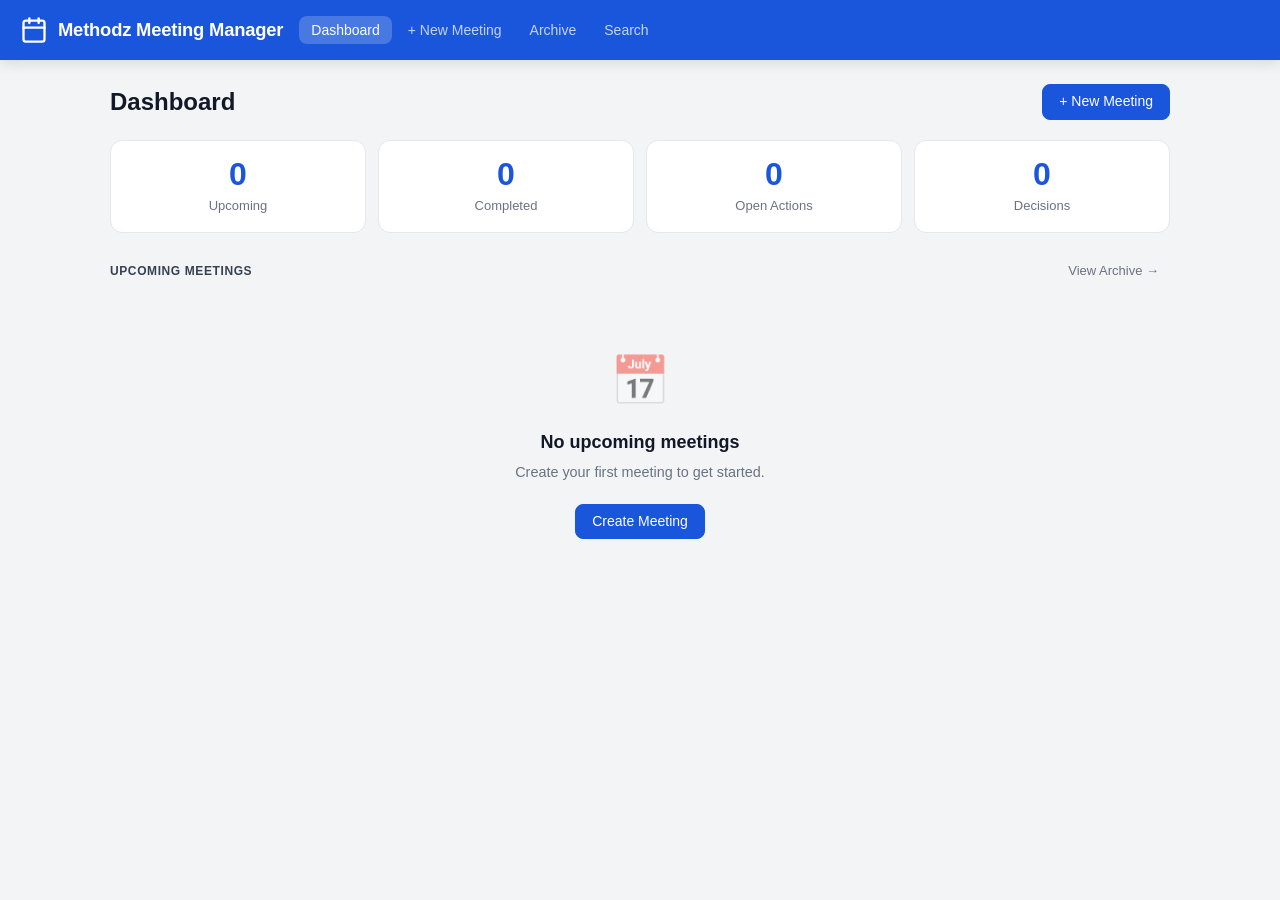
==== index.html @ 55afd741 "feat: implement Methodz Meeting Manager — offline-first SPA Add complete meeting management applicat" ====
<!DOCTYPE html>
<html lang="en">
<head>
  <meta charset="UTF-8">
  <meta name="viewport" content="width=device-width, initial-scale=1.0">
  <meta name="description" content="Professional meeting management for Method HVAC Inc. and partner organizations.">
  <meta name="theme-color" content="#1a56db">

  <title>Methodz Meeting Manager</title>

  <!-- PWA manifest -->
  <link rel="manifest" href="manifest.json">

  <!-- Styles -->
  <link rel="stylesheet" href="css/styles.css">
</head>
<body>

  <!-- ── App Header ──────────────────────────────────────────────────── -->
  <header class="app-header" role="banner">
    <div class="app-brand" aria-label="Methodz Meeting Manager">
      <!-- Calendar icon -->
      <svg width="28" height="28" viewBox="0 0 24 24" fill="none"
           stroke="currentColor" stroke-width="2" stroke-linecap="round"
           stroke-linejoin="round" aria-hidden="true">
        <rect x="3" y="4" width="18" height="18" rx="2" ry="2"/>
        <line x1="16" y1="2" x2="16" y2="6"/>
        <line x1="8" y1="2" x2="8" y2="6"/>
        <line x1="3" y1="10" x2="21" y2="10"/>
      </svg>
      <span>Methodz Meeting Manager</span>
    </div>

    <nav class="app-nav" role="navigation" aria-label="Main navigation">
      <button class="nav-btn active" data-view="dashboard"   aria-current="page">Dashboard</button>
      <button class="nav-btn"        data-view="new-meeting"                     >+ New Meeting</button>
      <button class="nav-btn"        data-view="archive"                         >Archive</button>
      <button class="nav-btn"        data-view="search"                          >Search</button>
    </nav>
  </header>

  <!-- ── Main Content ────────────────────────────────────────────────── -->
  <main class="app-main" id="app-main" role="main" aria-live="polite">
    <!-- Views are rendered dynamically by app.js -->
    <noscript>
      <div class="card" style="text-align:center;padding:48px;">
        <p>JavaScript is required to use Methodz Meeting Manager.</p>
      </div>
    </noscript>
  </main>

  <!-- ── Modal Overlay ───────────────────────────────────────────────── -->
  <div id="modal-overlay" class="modal-overlay" role="dialog" aria-modal="true"
       aria-labelledby="modal-title">
    <div class="modal">
      <div class="modal__header">
        <h2 class="modal__title" id="modal-title"></h2>
        <button class="btn btn--ghost btn--icon" id="modal-close" aria-label="Close dialog">✕</button>
      </div>
      <div class="modal__body" id="modal-body"></div>
      <div class="modal__footer" id="modal-footer"></div>
    </div>
  </div>

  <!-- ── JavaScript (ES modules) ─────────────────────────────────────── -->
  <script type="module" src="js/app.js"></script>

</body>
</html>
---- css/styles.css ----
/* css/styles.css — Methodz Meeting Manager */

/* ── Custom Properties ─────────────────────────────────────────────── */
:root {
  --color-primary:       #1a56db;
  --color-primary-dark:  #1e429f;
  --color-primary-light: #e8f0fe;
  --color-secondary:     #374151;
  --color-bg:            #f3f4f6;
  --color-surface:       #ffffff;
  --color-border:        #e5e7eb;
  --color-border-dark:   #d1d5db;
  --color-text:          #111827;
  --color-text-muted:    #6b7280;
  --color-success:       #059669;
  --color-success-bg:    #ecfdf5;
  --color-warning:       #d97706;
  --color-warning-bg:    #fffbeb;
  --color-danger:        #dc2626;
  --color-danger-bg:     #fef2f2;
  --color-info:          #2563eb;
  --color-info-bg:       #eff6ff;

  --radius-sm:   4px;
  --radius-md:   8px;
  --radius-lg:   12px;
  --radius-full: 9999px;

  --shadow-sm:  0 1px 3px rgba(0,0,0,.08);
  --shadow-md:  0 4px 12px rgba(0,0,0,.10);
  --shadow-lg:  0 8px 24px rgba(0,0,0,.12);

  --font-sans: -apple-system, BlinkMacSystemFont, 'Segoe UI', Roboto, Helvetica, Arial, sans-serif;
  --transition: 150ms ease;
  --header-h: 60px;
}

/* ── Reset ─────────────────────────────────────────────────────────── */
*, *::before, *::after { box-sizing: border-box; margin: 0; padding: 0; }
html { font-size: 16px; scroll-behavior: smooth; }
body {
  font-family: var(--font-sans);
  background: var(--color-bg);
  color: var(--color-text);
  line-height: 1.5;
  min-height: 100vh;
  -webkit-font-smoothing: antialiased;
}
a { color: var(--color-primary); text-decoration: none; }
a:hover { text-decoration: underline; }
button { cursor: pointer; font-family: inherit; }
img { max-width: 100%; }
input, textarea, select { font-family: inherit; }

/* ── App Layout ─────────────────────────────────────────────────────── */
.app-header {
  position: sticky;
  top: 0;
  z-index: 100;
  height: var(--header-h);
  background: var(--color-primary);
  color: #fff;
  display: flex;
  align-items: center;
  gap: 16px;
  padding: 0 20px;
  box-shadow: var(--shadow-md);
}

.app-brand {
  display: flex;
  align-items: center;
  gap: 10px;
  font-size: 1.15rem;
  font-weight: 700;
  white-space: nowrap;
  color: #fff;
  letter-spacing: -.2px;
}
.app-brand svg { flex-shrink: 0; }

.app-nav {
  display: flex;
  gap: 4px;
  align-items: center;
  flex: 1;
  overflow-x: auto;
  scrollbar-width: none;
}
.app-nav::-webkit-scrollbar { display: none; }

.nav-btn {
  background: transparent;
  border: none;
  color: rgba(255,255,255,.75);
  padding: 6px 12px;
  border-radius: var(--radius-md);
  font-size: .875rem;
  font-weight: 500;
  white-space: nowrap;
  transition: background var(--transition), color var(--transition);
}
.nav-btn:hover { background: rgba(255,255,255,.15); color: #fff; }
.nav-btn.active { background: rgba(255,255,255,.2); color: #fff; }

.app-main {
  max-width: 1100px;
  margin: 0 auto;
  padding: 24px 20px 60px;
}

/* ── View Visibility ────────────────────────────────────────────────── */
.view { display: none; }
.view.active { display: block; }

/* ── Section Headings ───────────────────────────────────────────────── */
.page-title {
  font-size: 1.5rem;
  font-weight: 700;
  color: var(--color-text);
  margin-bottom: 20px;
}
.section-title {
  font-size: 1rem;
  font-weight: 600;
  color: var(--color-secondary);
  margin-bottom: 12px;
  text-transform: uppercase;
  letter-spacing: .05em;
  font-size: .75rem;
}

/* ── Cards ─────────────────────────────────────────────────────────── */
.card {
  background: var(--color-surface);
  border: 1px solid var(--color-border);
  border-radius: var(--radius-lg);
  padding: 20px;
  box-shadow: var(--shadow-sm);
}
.card + .card { margin-top: 16px; }

.meeting-card {
  display: block;
  background: var(--color-surface);
  border: 1px solid var(--color-border);
  border-radius: var(--radius-lg);
  padding: 16px 20px;
  box-shadow: var(--shadow-sm);
  cursor: pointer;
  transition: box-shadow var(--transition), border-color var(--transition), transform var(--transition);
  text-decoration: none;
  color: inherit;
}
.meeting-card:hover {
  box-shadow: var(--shadow-md);
  border-color: var(--color-primary);
  transform: translateY(-1px);
  text-decoration: none;
}
.meeting-card__header {
  display: flex;
  align-items: flex-start;
  justify-content: space-between;
  gap: 12px;
  margin-bottom: 6px;
}
.meeting-card__title {
  font-size: 1rem;
  font-weight: 600;
  color: var(--color-text);
  line-height: 1.3;
}
.meeting-card__meta {
  font-size: .8125rem;
  color: var(--color-text-muted);
  display: flex;
  flex-wrap: wrap;
  gap: 10px;
  margin-top: 4px;
}
.meeting-card__meta span { display: flex; align-items: center; gap: 4px; }
.meeting-card__stats {
  display: flex;
  gap: 16px;
  margin-top: 10px;
  padding-top: 10px;
  border-top: 1px solid var(--color-border);
  font-size: .8rem;
  color: var(--color-text-muted);
}

/* ── Grid layouts ───────────────────────────────────────────────────── */
.grid-2 { display: grid; grid-template-columns: repeat(2, 1fr); gap: 16px; }
.grid-3 { display: grid; grid-template-columns: repeat(3, 1fr); gap: 16px; }
.meeting-list { display: flex; flex-direction: column; gap: 12px; }

/* ── Stat Cards ─────────────────────────────────────────────────────── */
.stat-card {
  background: var(--color-surface);
  border: 1px solid var(--color-border);
  border-radius: var(--radius-lg);
  padding: 16px 20px;
  text-align: center;
}
.stat-card__value {
  font-size: 2rem;
  font-weight: 700;
  color: var(--color-primary);
  line-height: 1.1;
}
.stat-card__label {
  font-size: .8125rem;
  color: var(--color-text-muted);
  margin-top: 4px;
}

/* ── Badges ─────────────────────────────────────────────────────────── */
.badge {
  display: inline-flex;
  align-items: center;
  padding: 2px 8px;
  border-radius: var(--radius-full);
  font-size: .75rem;
  font-weight: 600;
  white-space: nowrap;
}
.badge--planned    { background: var(--color-info-bg);    color: var(--color-info); }
.badge--progress   { background: var(--color-warning-bg); color: var(--color-warning); }
.badge--completed  { background: var(--color-success-bg); color: var(--color-success); }
.badge--cancelled  { background: #f9fafb; color: #9ca3af; }
.badge--danger     { background: var(--color-danger-bg);  color: var(--color-danger); }
.badge--warning    { background: var(--color-warning-bg); color: var(--color-warning); }
.badge--info       { background: var(--color-info-bg);    color: var(--color-info); }
.badge--success    { background: var(--color-success-bg); color: var(--color-success); }

/* ── Buttons ────────────────────────────────────────────────────────── */
.btn {
  display: inline-flex;
  align-items: center;
  gap: 6px;
  padding: 8px 16px;
  border-radius: var(--radius-md);
  border: 1px solid transparent;
  font-size: .875rem;
  font-weight: 500;
  line-height: 1.25;
  transition: background var(--transition), color var(--transition), border-color var(--transition), box-shadow var(--transition);
  white-space: nowrap;
}
.btn:focus-visible { outline: 2px solid var(--color-primary); outline-offset: 2px; }
.btn--primary {
  background: var(--color-primary);
  color: #fff;
  border-color: var(--color-primary);
}
.btn--primary:hover { background: var(--color-primary-dark); border-color: var(--color-primary-dark); }
.btn--secondary {
  background: var(--color-surface);
  color: var(--color-secondary);
  border-color: var(--color-border-dark);
}
.btn--secondary:hover { background: var(--color-bg); }
.btn--danger { background: var(--color-danger); color: #fff; border-color: var(--color-danger); }
.btn--danger:hover { background: #b91c1c; }
.btn--ghost {
  background: transparent;
  color: var(--color-text-muted);
  border-color: transparent;
  padding: 6px 8px;
}
.btn--ghost:hover { background: var(--color-bg); color: var(--color-text); }
.btn--sm { padding: 5px 10px; font-size: .8125rem; }
.btn--icon { padding: 6px; border-radius: var(--radius-md); }

/* ── Forms ──────────────────────────────────────────────────────────── */
.form-grid {
  display: grid;
  grid-template-columns: repeat(2, 1fr);
  gap: 16px;
}
.form-field { display: flex; flex-direction: column; gap: 5px; }
.form-field--full { grid-column: 1 / -1; }
.form-label {
  font-size: .8125rem;
  font-weight: 500;
  color: var(--color-secondary);
}
.form-label span { color: var(--color-danger); margin-left: 2px; }
.form-input,
.form-select,
.form-textarea {
  width: 100%;
  padding: 8px 12px;
  border: 1px solid var(--color-border-dark);
  border-radius: var(--radius-md);
  font-size: .875rem;
  color: var(--color-text);
  background: var(--color-surface);
  transition: border-color var(--transition), box-shadow var(--transition);
}
.form-input:focus,
.form-select:focus,
.form-textarea:focus {
  outline: none;
  border-color: var(--color-primary);
  box-shadow: 0 0 0 3px rgba(26,86,219,.12);
}
.form-textarea { resize: vertical; min-height: 120px; }
.form-actions {
  display: flex;
  gap: 10px;
  justify-content: flex-end;
  margin-top: 24px;
  padding-top: 20px;
  border-top: 1px solid var(--color-border);
}

/* ── Inline item rows (agenda, attendees, etc.) ─────────────────────── */
.item-row {
  display: flex;
  align-items: center;
  gap: 8px;
  padding: 8px 0;
  border-bottom: 1px solid var(--color-border);
}
.item-row:last-child { border-bottom: none; }
.item-row__main { flex: 1; min-width: 0; }
.item-row__label { font-size: .9375rem; }
.item-row__sub { font-size: .8rem; color: var(--color-text-muted); margin-top: 1px; }

/* ── Tabs ────────────────────────────────────────────────────────────── */
.tab-bar {
  display: flex;
  gap: 0;
  border-bottom: 2px solid var(--color-border);
  margin-bottom: 24px;
  overflow-x: auto;
  scrollbar-width: none;
}
.tab-bar::-webkit-scrollbar { display: none; }
.tab-btn {
  background: transparent;
  border: none;
  padding: 10px 16px;
  font-size: .875rem;
  font-weight: 500;
  color: var(--color-text-muted);
  white-space: nowrap;
  border-bottom: 2px solid transparent;
  margin-bottom: -2px;
  transition: color var(--transition), border-color var(--transition);
}
.tab-btn:hover { color: var(--color-text); }
.tab-btn.active { color: var(--color-primary); border-bottom-color: var(--color-primary); }

/* ── Meeting Detail header ───────────────────────────────────────────── */
.detail-header {
  background: var(--color-surface);
  border: 1px solid var(--color-border);
  border-radius: var(--radius-lg);
  padding: 24px;
  margin-bottom: 20px;
  box-shadow: var(--shadow-sm);
}
.detail-header__top {
  display: flex;
  align-items: flex-start;
  justify-content: space-between;
  gap: 16px;
  flex-wrap: wrap;
}
.detail-header__title {
  font-size: 1.5rem;
  font-weight: 700;
  line-height: 1.25;
}
.detail-header__meta {
  display: flex;
  flex-wrap: wrap;
  gap: 14px;
  margin-top: 10px;
  font-size: .875rem;
  color: var(--color-text-muted);
}
.detail-header__meta span { display: flex; align-items: center; gap: 5px; }
.detail-header__actions { display: flex; gap: 8px; flex-wrap: wrap; }

/* ── Signature Pad ───────────────────────────────────────────────────── */
.sig-pad-wrap {
  border: 1px solid var(--color-border-dark);
  border-radius: var(--radius-md);
  overflow: hidden;
  background: #fafafa;
}
.sig-canvas {
  display: block;
  width: 100%;
  height: 120px;
  touch-action: none;
  cursor: crosshair;
}
.sig-controls { display: flex; gap: 8px; padding: 8px; border-top: 1px solid var(--color-border); }
.sig-preview { max-width: 100%; height: 60px; object-fit: contain; border: 1px solid var(--color-border); border-radius: var(--radius-sm); }

/* ── Empty states ────────────────────────────────────────────────────── */
.empty-state {
  text-align: center;
  padding: 48px 24px;
  color: var(--color-text-muted);
}
.empty-state__icon { font-size: 3rem; margin-bottom: 12px; opacity: .5; }
.empty-state__title { font-size: 1.125rem; font-weight: 600; margin-bottom: 6px; color: var(--color-text); }
.empty-state__text { font-size: .9rem; max-width: 380px; margin: 0 auto 20px; }

/* ── Modal ───────────────────────────────────────────────────────────── */
.modal-overlay {
  display: none;
  position: fixed;
  inset: 0;
  background: rgba(0,0,0,.45);
  z-index: 500;
  align-items: center;
  justify-content: center;
  padding: 20px;
}
.modal-overlay.open { display: flex; }
.modal {
  background: var(--color-surface);
  border-radius: var(--radius-lg);
  box-shadow: var(--shadow-lg);
  width: 100%;
  max-width: 540px;
  max-height: 90vh;
  overflow-y: auto;
  animation: modal-in .15s ease;
}
@keyframes modal-in {
  from { opacity: 0; transform: translateY(-8px) scale(.98); }
  to   { opacity: 1; transform: none; }
}
.modal__header {
  display: flex;
  align-items: center;
  justify-content: space-between;
  padding: 18px 20px 14px;
  border-bottom: 1px solid var(--color-border);
}
.modal__title { font-size: 1.0625rem; font-weight: 600; }
.modal__body { padding: 20px; }
.modal__footer {
  display: flex;
  gap: 8px;
  justify-content: flex-end;
  padding: 14px 20px;
  border-top: 1px solid var(--color-border);
}

/* ── Toast ───────────────────────────────────────────────────────────── */
.toast-container {
  position: fixed;
  bottom: 20px;
  right: 20px;
  z-index: 999;
  display: flex;
  flex-direction: column;
  gap: 8px;
  pointer-events: none;
}
.toast {
  background: var(--color-secondary);
  color: #fff;
  padding: 10px 16px;
  border-radius: var(--radius-md);
  font-size: .875rem;
  box-shadow: var(--shadow-md);
  animation: toast-in .2s ease;
  pointer-events: auto;
}
.toast--success { background: var(--color-success); }
.toast--danger  { background: var(--color-danger); }
@keyframes toast-in {
  from { opacity: 0; transform: translateY(8px); }
  to   { opacity: 1; transform: none; }
}

/* ── Search bar ─────────────────────────────────────────────────────── */
.search-bar {
  display: flex;
  gap: 8px;
  margin-bottom: 24px;
}
.search-bar .form-input { flex: 1; }

/* ── Attendee row extras ─────────────────────────────────────────────── */
.attendee-row { align-items: flex-start; padding: 12px 0; }
.attendance-check {
  width: 18px;
  height: 18px;
  cursor: pointer;
  accent-color: var(--color-primary);
  flex-shrink: 0;
  margin-top: 2px;
}

/* ── Divider ─────────────────────────────────────────────────────────── */
.divider { height: 1px; background: var(--color-border); margin: 20px 0; }

/* ── Pill row for agenda items ───────────────────────────────────────── */
.agenda-add-row { display: flex; gap: 8px; margin-top: 8px; }
.agenda-add-row .form-input { flex: 1; }

/* ── Dashboard stats row ─────────────────────────────────────────────── */
.stats-row {
  display: grid;
  grid-template-columns: repeat(4, 1fr);
  gap: 12px;
  margin-bottom: 24px;
}

/* ── Section header row ──────────────────────────────────────────────── */
.section-head {
  display: flex;
  align-items: center;
  justify-content: space-between;
  margin-bottom: 12px;
}
.section-head .section-title { margin-bottom: 0; }

/* ── Archive pagination ──────────────────────────────────────────────── */
.pagination { display: flex; gap: 8px; justify-content: center; margin-top: 20px; }

/* ── Utility ─────────────────────────────────────────────────────────── */
.text-muted { color: var(--color-text-muted); }
.text-sm    { font-size: .875rem; }
.mt-8  { margin-top: 8px; }
.mt-12 { margin-top: 12px; }
.mt-16 { margin-top: 16px; }
.mt-20 { margin-top: 20px; }
.flex   { display: flex; }
.gap-8  { gap: 8px; }
.gap-12 { gap: 12px; }
.items-center { align-items: center; }
.justify-between { justify-content: space-between; }
.w-full { width: 100%; }
.font-semibold { font-weight: 600; }
.hidden { display: none !important; }

/* ── Responsive ──────────────────────────────────────────────────────── */
@media (max-width: 768px) {
  .app-main { padding: 16px 12px 48px; }
  .form-grid { grid-template-columns: 1fr; }
  .grid-2, .grid-3 { grid-template-columns: 1fr; }
  .stats-row { grid-template-columns: repeat(2, 1fr); }
  .detail-header__top { flex-direction: column; }
  .tab-btn { padding: 10px 12px; font-size: .8125rem; }
}

@media (max-width: 480px) {
  .stats-row { grid-template-columns: repeat(2, 1fr); }
  .app-brand span { display: none; }
  .btn span { display: none; }
}

/* ── Print ───────────────────────────────────────────────────────────── */
@media print {
  .app-header, .app-nav, .form-actions,
  .btn, .tab-bar, .modal-overlay, .toast-container { display: none !important; }
  .app-main { padding: 0; max-width: 100%; }
  .card, .detail-header { box-shadow: none; border: 1px solid #ccc; }
}
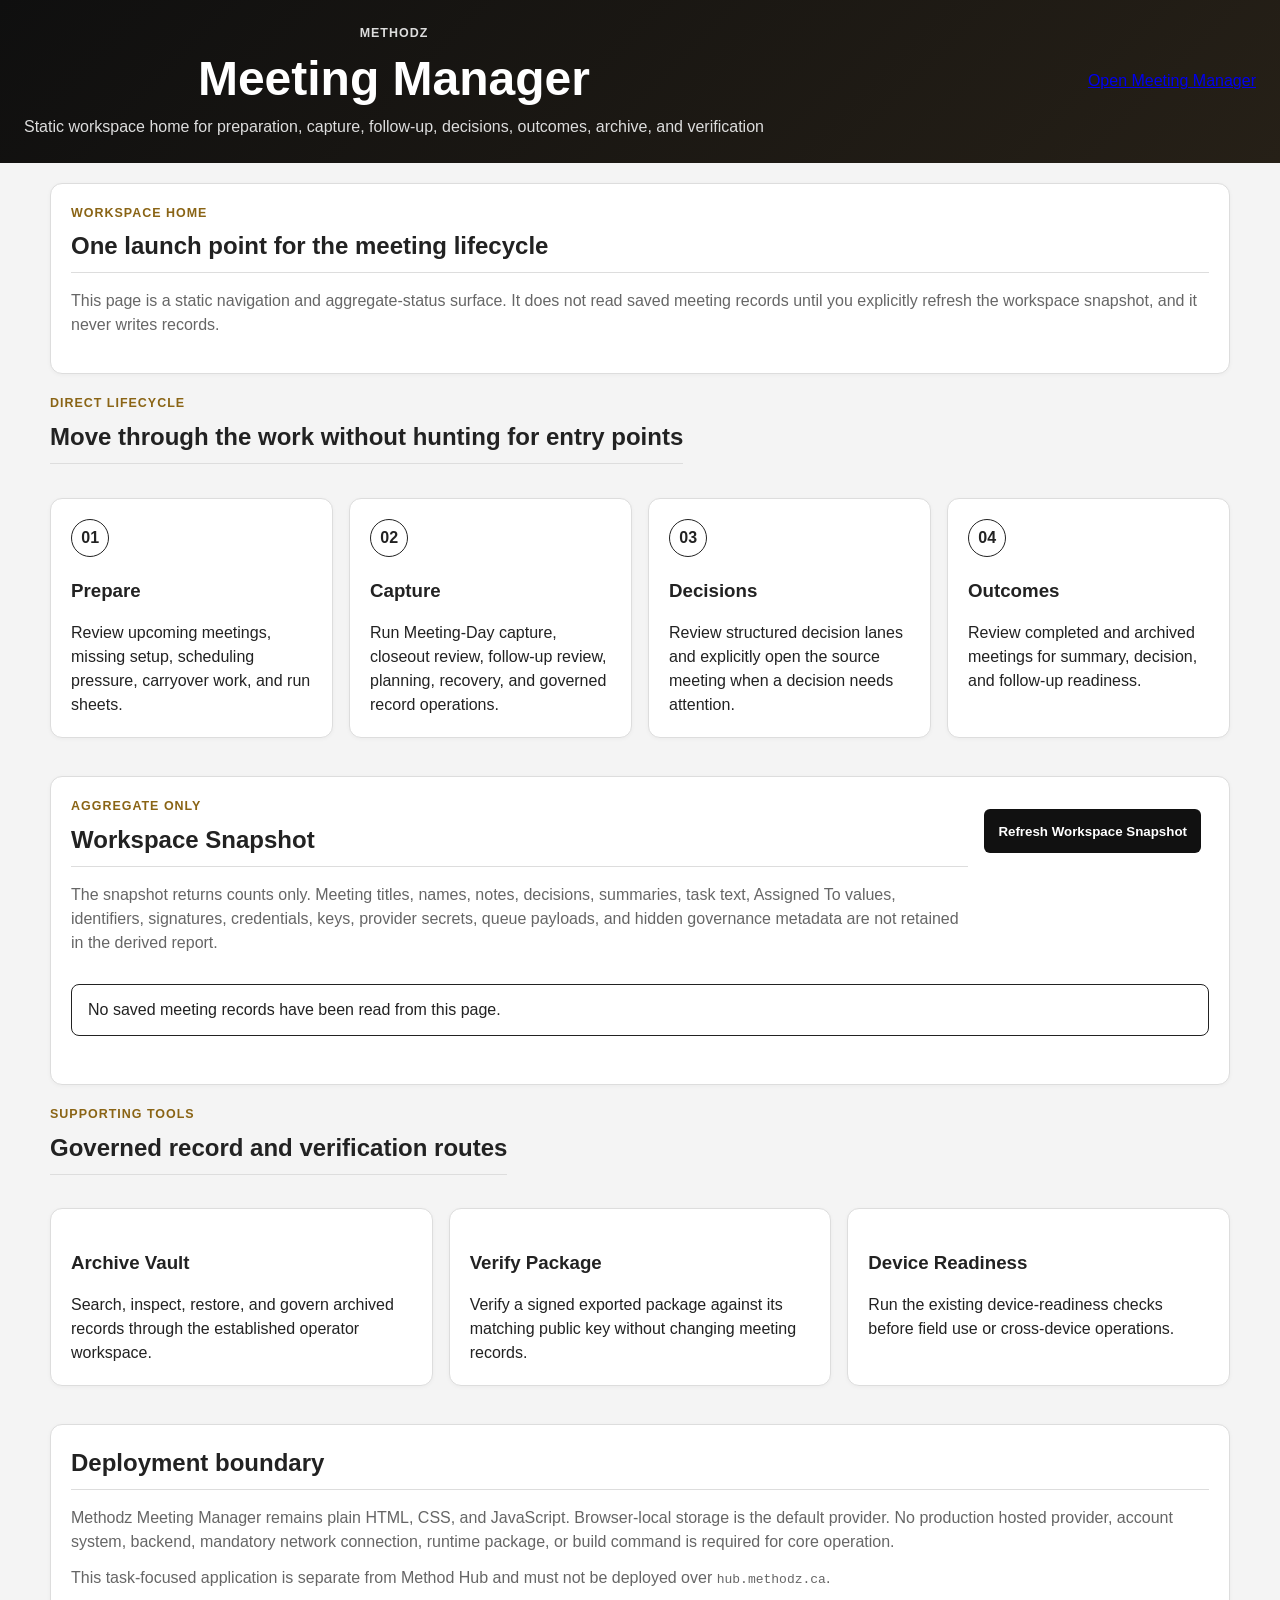
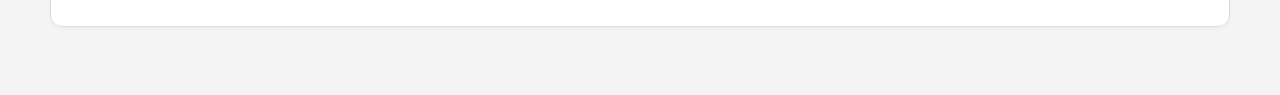
==== commit e2a10572: "Add static Workspace Home entry point" ====
--- a/index.html
+++ b/index.html
@@ -1,69 +1,128 @@
 <!DOCTYPE html>
 <html lang="en">
 <head>
-  <meta charset="UTF-8">
-  <meta name="viewport" content="width=device-width, initial-scale=1.0">
-  <meta name="description" content="Professional meeting management for Method HVAC Inc. and partner organizations.">
-  <meta name="theme-color" content="#1a56db">
-
-  <title>Methodz Meeting Manager</title>
-
-  <!-- PWA manifest -->
-  <link rel="manifest" href="manifest.json">
-
-  <!-- Styles -->
-  <link rel="stylesheet" href="css/styles.css">
+  <meta charset="UTF-8" />
+  <meta name="viewport" content="width=device-width, initial-scale=1.0" />
+  <meta name="description" content="Static Workspace Home for Methodz Meeting Manager." />
+  <meta name="theme-color" content="#111111" />
+  <meta name="application-name" content="Methodz Meeting Manager" />
+  <link rel="manifest" href="manifest.webmanifest" />
+  <link rel="icon" href="assets/icons/methodz-meeting.svg" type="image/svg+xml" />
+  <title>Workspace Home · Methodz Meeting Manager</title>
+  <link rel="stylesheet" href="style.css" />
+  <link rel="stylesheet" href="workspace-home.css" />
 </head>
 <body>
-
-  <!-- ── App Header ──────────────────────────────────────────────────── -->
-  <header class="app-header" role="banner">
-    <div class="app-brand" aria-label="Methodz Meeting Manager">
-      <!-- Calendar icon -->
-      <svg width="28" height="28" viewBox="0 0 24 24" fill="none"
-           stroke="currentColor" stroke-width="2" stroke-linecap="round"
-           stroke-linejoin="round" aria-hidden="true">
-        <rect x="3" y="4" width="18" height="18" rx="2" ry="2"/>
-        <line x1="16" y1="2" x2="16" y2="6"/>
-        <line x1="8" y1="2" x2="8" y2="6"/>
-        <line x1="3" y1="10" x2="21" y2="10"/>
-      </svg>
-      <span>Methodz Meeting Manager</span>
+  <header class="app-header workspace-home-header">
+    <div>
+      <p class="eyebrow">Methodz</p>
+      <h1>Meeting Manager</h1>
+      <p>Static workspace home for preparation, capture, follow-up, decisions, outcomes, archive, and verification</p>
     </div>
-
-    <nav class="app-nav" role="navigation" aria-label="Main navigation">
-      <button class="nav-btn active" data-view="dashboard"   aria-current="page">Dashboard</button>
-      <button class="nav-btn"        data-view="new-meeting"                     >+ New Meeting</button>
-      <button class="nav-btn"        data-view="archive"                         >Archive</button>
-      <button class="nav-btn"        data-view="search"                          >Search</button>
-    </nav>
+    <a class="button-like workspace-primary-launch" href="meeting.html">Open Meeting Manager</a>
   </header>
 
-  <!-- ── Main Content ────────────────────────────────────────────────── -->
-  <main class="app-main" id="app-main" role="main" aria-live="polite">
-    <!-- Views are rendered dynamically by app.js -->
-    <noscript>
-      <div class="card" style="text-align:center;padding:48px;">
-        <p>JavaScript is required to use Methodz Meeting Manager.</p>
+  <main class="workspace-home-shell" id="mainContent" tabindex="-1">
+    <section class="card workspace-home-intro" aria-labelledby="workspaceHomeTitle">
+      <p class="eyebrow">Workspace Home</p>
+      <h2 id="workspaceHomeTitle">One launch point for the meeting lifecycle</h2>
+      <p class="helper-text">
+        This page is a static navigation and aggregate-status surface. It does not read saved meeting
+        records until you explicitly refresh the workspace snapshot, and it never writes records.
+      </p>
+    </section>
+
+    <section class="workspace-lifecycle" aria-labelledby="workspaceLifecycleTitle">
+      <div class="workspace-section-heading">
+        <div>
+          <p class="eyebrow">Direct lifecycle</p>
+          <h2 id="workspaceLifecycleTitle">Move through the work without hunting for entry points</h2>
+        </div>
       </div>
-    </noscript>
+      <div class="workspace-route-grid">
+        <a class="card workspace-route-card" href="preparation.html">
+          <span class="workspace-route-step">01</span>
+          <h3>Prepare</h3>
+          <p>Review upcoming meetings, missing setup, scheduling pressure, carryover work, and run sheets.</p>
+        </a>
+        <a class="card workspace-route-card" href="meeting.html">
+          <span class="workspace-route-step">02</span>
+          <h3>Capture</h3>
+          <p>Run Meeting-Day capture, closeout review, follow-up review, planning, recovery, and governed record operations.</p>
+        </a>
+        <a class="card workspace-route-card" href="decisions.html">
+          <span class="workspace-route-step">03</span>
+          <h3>Decisions</h3>
+          <p>Review structured decision lanes and explicitly open the source meeting when a decision needs attention.</p>
+        </a>
+        <a class="card workspace-route-card" href="outcomes.html">
+          <span class="workspace-route-step">04</span>
+          <h3>Outcomes</h3>
+          <p>Review completed and archived meetings for summary, decision, and follow-up readiness.</p>
+        </a>
+      </div>
+    </section>
+
+    <section class="card workspace-snapshot" aria-labelledby="workspaceSnapshotTitle">
+      <div class="workspace-snapshot-heading">
+        <div>
+          <p class="eyebrow">Aggregate only</p>
+          <h2 id="workspaceSnapshotTitle">Workspace Snapshot</h2>
+          <p class="helper-text">
+            The snapshot returns counts only. Meeting titles, names, notes, decisions, summaries, task text,
+            Assigned To values, identifiers, signatures, credentials, keys, provider secrets, queue payloads,
+            and hidden governance metadata are not retained in the derived report.
+          </p>
+        </div>
+        <button type="button" id="refreshWorkspaceSnapshot">Refresh Workspace Snapshot</button>
+      </div>
+      <p id="workspaceSnapshotStatus" class="workspace-snapshot-status" role="status" aria-live="polite">
+        No saved meeting records have been read from this page.
+      </p>
+      <div id="workspaceSnapshotMetrics" class="workspace-metrics" aria-label="Workspace aggregate metrics"></div>
+      <p id="workspaceSnapshotCoverage" class="helper-text"></p>
+    </section>
+
+    <section class="workspace-support" aria-labelledby="workspaceSupportTitle">
+      <div class="workspace-section-heading">
+        <div>
+          <p class="eyebrow">Supporting tools</p>
+          <h2 id="workspaceSupportTitle">Governed record and verification routes</h2>
+        </div>
+      </div>
+      <div class="workspace-support-grid">
+        <a class="card workspace-support-card" href="meeting.html#archiveVaultV08">
+          <h3>Archive Vault</h3>
+          <p>Search, inspect, restore, and govern archived records through the established operator workspace.</p>
+        </a>
+        <a class="card workspace-support-card" href="verify.html">
+          <h3>Verify Package</h3>
+          <p>Verify a signed exported package against its matching public key without changing meeting records.</p>
+        </a>
+        <a class="card workspace-support-card" href="meeting.html#deviceReadinessV167">
+          <h3>Device Readiness</h3>
+          <p>Run the existing device-readiness checks before field use or cross-device operations.</p>
+        </a>
+      </div>
+    </section>
+
+    <section class="card workspace-boundary" aria-labelledby="workspaceBoundaryTitle">
+      <h2 id="workspaceBoundaryTitle">Deployment boundary</h2>
+      <p class="helper-text">
+        Methodz Meeting Manager remains plain HTML, CSS, and JavaScript. Browser-local storage is the default
+        provider. No production hosted provider, account system, backend, mandatory network connection, runtime
+        package, or build command is required for core operation.
+      </p>
+      <p class="helper-text">
+        This task-focused application is separate from Method Hub and must not be deployed over
+        <code>hub.methodz.ca</code>.
+      </p>
+      <noscript><p>JavaScript is required only for the optional aggregate workspace snapshot. Navigation remains available.</p></noscript>
+    </section>
   </main>
 
-  <!-- ── Modal Overlay ───────────────────────────────────────────────── -->
-  <div id="modal-overlay" class="modal-overlay" role="dialog" aria-modal="true"
-       aria-labelledby="modal-title">
-    <div class="modal">
-      <div class="modal__header">
-        <h2 class="modal__title" id="modal-title"></h2>
-        <button class="btn btn--ghost btn--icon" id="modal-close" aria-label="Close dialog">✕</button>
-      </div>
-      <div class="modal__body" id="modal-body"></div>
-      <div class="modal__footer" id="modal-footer"></div>
-    </div>
-  </div>
-
-  <!-- ── JavaScript (ES modules) ─────────────────────────────────────── -->
-  <script type="module" src="js/app.js"></script>
-
+  <script src="config.js"></script>
+  <script src="workspace-home-core.js"></script>
+  <script src="workspace-home.js"></script>
 </body>
 </html>
--- a/style.css
+++ b/style.css
@@ -0,0 +1,524 @@
+:root {
+  --bg: #f4f4f4;
+  --card: #ffffff;
+  --text: #222222;
+  --muted: #666666;
+  --border: #dddddd;
+  --header: #111111;
+  --button: #111111;
+  --button-hover: #333333;
+  --accent: #d5a642;
+  --accent-soft: #fff6dd;
+  --danger: #8b1e1e;
+  --success: #1f6f3d;
+  --warning: #8a6415;
+}
+
+* {
+  box-sizing: border-box;
+}
+
+body {
+  margin: 0;
+  font-family: Arial, sans-serif;
+  background: var(--bg);
+  color: var(--text);
+  line-height: 1.5;
+}
+
+.app-header {
+  background: linear-gradient(135deg, #0f0f0f, #262017);
+  color: white;
+  padding: 24px;
+  text-align: center;
+}
+
+.app-header h1 {
+  margin: 0;
+  font-size: clamp(1.7rem, 5vw, 3rem);
+}
+
+.app-header p {
+  margin: 8px 0 0;
+  color: #dddddd;
+}
+
+.logo-row {
+  display: flex;
+  gap: 12px;
+  justify-content: center;
+  align-items: center;
+  flex-wrap: wrap;
+  margin-bottom: 18px;
+}
+
+.company-logo,
+.logo-fallback {
+  width: 160px;
+  height: 82px;
+  object-fit: contain;
+  background: #ffffff;
+  border: 1px solid #cccccc;
+  border-radius: 10px;
+  padding: 8px;
+}
+
+.logo-fallback {
+  display: flex;
+  align-items: center;
+  justify-content: center;
+  color: #222222;
+  font-weight: 700;
+  font-size: 0.85rem;
+  text-align: center;
+}
+
+.app-shell {
+  max-width: 1050px;
+  margin: 20px auto;
+  padding: 10px;
+}
+
+.card {
+  background: var(--card);
+  padding: 20px;
+  margin-bottom: 18px;
+  border-radius: 12px;
+  border: 1px solid var(--border);
+  box-shadow: 0 1px 4px rgba(0, 0, 0, 0.04);
+}
+
+.hero-card {
+  display: flex;
+  justify-content: space-between;
+  gap: 18px;
+  align-items: center;
+  border-left: 5px solid var(--accent);
+}
+
+.hero-meta {
+  display: flex;
+  flex-direction: column;
+  gap: 8px;
+  align-items: flex-end;
+}
+
+.eyebrow {
+  margin: 0 0 6px;
+  color: #8a6415;
+  text-transform: uppercase;
+  letter-spacing: 0.08em;
+  font-size: 0.78rem;
+  font-weight: 700;
+}
+
+.status-pill,
+.draft-pill,
+.record-badge {
+  background: #eeeeee;
+  color: #222222;
+  border: 1px solid #cccccc;
+  padding: 8px 12px;
+  border-radius: 999px;
+  font-weight: 700;
+  white-space: nowrap;
+}
+
+.draft-pill {
+  background: var(--accent-soft);
+  border-color: #efd37f;
+  color: #553b00;
+  font-size: 0.85rem;
+}
+
+.record-badge {
+  background: #f1f1f1;
+  font-size: 0.8rem;
+}
+
+h2 {
+  margin-top: 0;
+  border-bottom: 1px solid var(--border);
+  padding-bottom: 8px;
+}
+
+h3 {
+  margin-top: 20px;
+  margin-bottom: 8px;
+}
+
+.helper-text {
+  color: var(--muted);
+  margin-top: -4px;
+}
+
+label {
+  display: block;
+  margin-top: 12px;
+  font-weight: bold;
+}
+
+input,
+textarea,
+select {
+  width: 100%;
+  padding: 10px;
+  margin-top: 6px;
+  box-sizing: border-box;
+  border: 1px solid #bbbbbb;
+  border-radius: 6px;
+  font-size: 15px;
+  background: white;
+}
+
+input:focus,
+textarea:focus,
+select:focus {
+  outline: 2px solid rgba(213, 166, 66, 0.35);
+  border-color: var(--accent);
+}
+
+textarea {
+  min-height: 140px;
+  resize: vertical;
+}
+
+button {
+  margin-top: 12px;
+  margin-right: 8px;
+  padding: 10px 14px;
+  border: none;
+  background: var(--button);
+  color: white;
+  border-radius: 6px;
+  cursor: pointer;
+  font-weight: 700;
+}
+
+button:hover {
+  background: var(--button-hover);
+}
+
+.form-grid,
+.records-toolbar {
+  display: grid;
+  gap: 12px;
+}
+
+.form-grid {
+  grid-template-columns: repeat(auto-fit, minmax(220px, 1fr));
+}
+
+.quick-actions,
+.button-row {
+  display: flex;
+  flex-wrap: wrap;
+  gap: 8px;
+  align-items: center;
+}
+
+.quick-actions button,
+.button-row button {
+  margin-right: 0;
+}
+
+.attendee,
+.task,
+.decision-item {
+  border: 1px solid var(--border);
+  padding: 14px;
+  margin-top: 12px;
+  border-radius: 8px;
+  background: #fafafa;
+}
+
+.item-header,
+.saved-record-header,
+.section-subheader {
+  display: flex;
+  justify-content: space-between;
+  align-items: flex-start;
+  gap: 12px;
+}
+
+.item-header h3,
+.saved-record-header p,
+.section-subheader h2,
+.section-subheader h3 {
+  margin-top: 0;
+}
+
+.section-subheader {
+  border-bottom: 1px solid var(--border);
+  margin-bottom: 12px;
+  padding-bottom: 8px;
+}
+
+.small-danger {
+  background: var(--danger);
+  padding: 7px 10px;
+  font-size: 0.8rem;
+}
+
+.checkbox-grid {
+  display: grid;
+  grid-template-columns: repeat(auto-fit, minmax(220px, 1fr));
+  gap: 8px;
+}
+
+.checkbox-grid label,
+.agenda-list label {
+  font-weight: normal;
+}
+
+.checkbox-grid input,
+.agenda-list input {
+  width: auto;
+  margin-right: 8px;
+}
+
+.agenda-list h3 {
+  padding-top: 8px;
+  color: #333333;
+}
+
+.controls button {
+  background: #333333;
+}
+
+.saved-record {
+  border: 1px solid #cccccc;
+  padding: 14px;
+  margin-top: 12px;
+  background: #fafafa;
+  border-radius: 10px;
+}
+
+.saved-record strong {
+  font-size: 1.05rem;
+}
+
+.saved-record p {
+  color: var(--muted);
+  margin: 6px 0;
+}
+
+.record-summary {
+  background: #ffffff;
+  border: 1px solid #eeeeee;
+  padding: 8px;
+  border-radius: 6px;
+}
+
+.saved-record pre {
+  white-space: pre-wrap;
+  background: #f0f0f0;
+  padding: 10px;
+  border-radius: 6px;
+  overflow-x: auto;
+}
+
+.import-control {
+  max-width: 420px;
+}
+
+.structured-shell,
+.task-filter-panel {
+  margin-top: 18px;
+  padding: 14px;
+  border: 1px solid var(--border);
+  border-radius: 10px;
+  background: #fbfbfb;
+}
+
+.validation-card {
+  border-left: 5px solid #cccccc;
+}
+
+.validation-summary {
+  padding: 10px 12px;
+  border-radius: 8px;
+  font-weight: 700;
+  background: #eeeeee;
+  border: 1px solid #cccccc;
+}
+
+.validation-summary.is-clean {
+  color: var(--success);
+  background: #eaf7ef;
+  border-color: #b9ddc6;
+}
+
+.validation-summary.has-warnings {
+  color: var(--warning);
+  background: var(--accent-soft);
+  border-color: #efd37f;
+}
+
+.validation-summary.has-blockers {
+  color: var(--danger);
+  background: #fff0f0;
+  border-color: #e5b2b2;
+}
+
+.validation-list {
+  margin: 12px 0 0;
+  padding-left: 20px;
+}
+
+.validation-list li {
+  margin: 6px 0;
+}
+
+.validation-pass {
+  color: var(--success);
+}
+
+.validation-warning {
+  color: var(--warning);
+}
+
+.validation-blocker {
+  color: var(--danger);
+  font-weight: 700;
+}
+
+.minutes-preview {
+  border-left: 5px solid var(--accent);
+}
+
+.minutes-document {
+  background: #ffffff;
+  border: 1px solid var(--border);
+  border-radius: 10px;
+  padding: 18px;
+}
+
+.minutes-document header {
+  border-bottom: 2px solid #111111;
+  margin-bottom: 18px;
+  padding-bottom: 12px;
+}
+
+.minutes-document h1 {
+  margin: 0;
+}
+
+.minutes-document h2 {
+  margin-top: 24px;
+}
+
+.minutes-document table {
+  border-collapse: collapse;
+  width: 100%;
+  margin-top: 10px;
+}
+
+.minutes-document th,
+.minutes-document td {
+  border: 1px solid #cccccc;
+  padding: 8px;
+  text-align: left;
+  vertical-align: top;
+}
+
+.minutes-document th {
+  background: #f4f4f4;
+}
+
+.minutes-document dl {
+  display: grid;
+  grid-template-columns: minmax(120px, 190px) 1fr;
+  gap: 6px 12px;
+}
+
+.minutes-document dt {
+  font-weight: 700;
+}
+
+.minutes-document dd {
+  margin: 0;
+}
+
+[hidden] {
+  display: none !important;
+}
+
+@media (max-width: 720px) {
+  .app-header {
+    padding: 18px 12px;
+  }
+
+  .company-logo,
+  .logo-fallback {
+    width: 135px;
+    height: 70px;
+  }
+
+  .hero-card,
+  .saved-record-header,
+  .section-subheader {
+    align-items: flex-start;
+    flex-direction: column;
+  }
+
+  .hero-meta {
+    align-items: flex-start;
+  }
+
+  .card {
+    padding: 16px;
+  }
+
+  button,
+  .quick-actions button,
+  .button-row button {
+    width: 100%;
+    margin-right: 0;
+  }
+
+  .minutes-document dl {
+    grid-template-columns: 1fr;
+  }
+}
+
+@media print {
+  button,
+  .small-danger,
+  .quick-actions,
+  .records-toolbar,
+  .saved-record .button-row,
+  .validation-card,
+  .task-filter-panel {
+    display: none !important;
+  }
+
+  body {
+    background: white;
+  }
+
+  .app-header {
+    background: white;
+    color: black;
+    border-bottom: 2px solid #000;
+  }
+
+  .app-header p {
+    color: black;
+  }
+
+  .card {
+    page-break-inside: avoid;
+    box-shadow: none;
+  }
+
+  .minutes-preview {
+    display: block !important;
+    border: none;
+  }
+
+  .minutes-document {
+    border: none;
+    padding: 0;
+  }
+}
--- a/workspace-home.css
+++ b/workspace-home.css
@@ -0,0 +1,192 @@
+.workspace-home-header {
+  display: flex;
+  align-items: center;
+  justify-content: space-between;
+  gap: 1.5rem;
+}
+
+.workspace-home-header .eyebrow,
+.workspace-home-header h1,
+.workspace-home-header p {
+  margin: 0;
+}
+
+.workspace-primary-launch {
+  flex: 0 0 auto;
+}
+
+.workspace-home-shell {
+  width: min(1180px, calc(100% - 2rem));
+  margin: 0 auto;
+  padding: 1.25rem 0 3rem;
+}
+
+.workspace-home-intro,
+.workspace-snapshot,
+.workspace-boundary {
+  margin-bottom: 1.25rem;
+}
+
+.workspace-section-heading,
+.workspace-snapshot-heading {
+  display: flex;
+  align-items: flex-start;
+  justify-content: space-between;
+  gap: 1rem;
+  margin-bottom: 0.85rem;
+}
+
+.workspace-section-heading h2,
+.workspace-snapshot-heading h2,
+.workspace-home-intro h2 {
+  margin-top: 0.15rem;
+}
+
+.workspace-route-grid,
+.workspace-support-grid,
+.workspace-metrics {
+  display: grid;
+  gap: 1rem;
+}
+
+.workspace-route-grid {
+  grid-template-columns: repeat(4, minmax(0, 1fr));
+  margin-bottom: 1.25rem;
+}
+
+.workspace-support-grid {
+  grid-template-columns: repeat(3, minmax(0, 1fr));
+  margin-bottom: 1.25rem;
+}
+
+.workspace-metrics {
+  grid-template-columns: repeat(3, minmax(0, 1fr));
+  margin-top: 1rem;
+}
+
+.workspace-route-card,
+.workspace-support-card {
+  display: block;
+  color: inherit;
+  text-decoration: none;
+  transition: transform 120ms ease, box-shadow 120ms ease;
+}
+
+.workspace-route-card:hover,
+.workspace-route-card:focus-visible,
+.workspace-support-card:hover,
+.workspace-support-card:focus-visible {
+  transform: translateY(-2px);
+}
+
+.workspace-route-card h3,
+.workspace-support-card h3,
+.workspace-route-card p,
+.workspace-support-card p {
+  margin-bottom: 0;
+}
+
+.workspace-route-step {
+  display: inline-flex;
+  min-width: 2.4rem;
+  min-height: 2.4rem;
+  align-items: center;
+  justify-content: center;
+  border: 1px solid currentColor;
+  border-radius: 999px;
+  font-weight: 700;
+  font-variant-numeric: tabular-nums;
+}
+
+.workspace-snapshot-heading button {
+  min-height: 44px;
+  flex: 0 0 auto;
+}
+
+.workspace-snapshot-status {
+  margin: 0;
+  padding: 0.8rem 1rem;
+  border: 1px solid currentColor;
+  border-radius: 0.5rem;
+}
+
+.workspace-snapshot-status[data-tone="success"] {
+  font-weight: 600;
+}
+
+.workspace-snapshot-status[data-tone="error"] {
+  font-weight: 700;
+}
+
+.workspace-metric {
+  min-width: 0;
+  padding: 1rem;
+  border: 1px solid currentColor;
+  border-radius: 0.6rem;
+}
+
+.workspace-metric-value,
+.workspace-metric-label,
+.workspace-metric-detail {
+  display: block;
+}
+
+.workspace-metric-value {
+  font-size: clamp(1.7rem, 4vw, 2.6rem);
+  line-height: 1;
+  font-variant-numeric: tabular-nums;
+}
+
+.workspace-metric-label {
+  margin-top: 0.45rem;
+  font-weight: 700;
+}
+
+.workspace-metric-detail {
+  margin-top: 0.25rem;
+  font-size: 0.9rem;
+  opacity: 0.78;
+}
+
+.workspace-boundary code {
+  overflow-wrap: anywhere;
+}
+
+@media (max-width: 900px) {
+  .workspace-route-grid {
+    grid-template-columns: repeat(2, minmax(0, 1fr));
+  }
+
+  .workspace-support-grid,
+  .workspace-metrics {
+    grid-template-columns: repeat(2, minmax(0, 1fr));
+  }
+}
+
+@media (max-width: 620px) {
+  .workspace-home-header,
+  .workspace-section-heading,
+  .workspace-snapshot-heading {
+    display: block;
+  }
+
+  .workspace-primary-launch,
+  .workspace-snapshot-heading button {
+    display: inline-flex;
+    width: 100%;
+    min-height: 44px;
+    align-items: center;
+    justify-content: center;
+    margin-top: 0.85rem;
+  }
+
+  .workspace-route-grid,
+  .workspace-support-grid,
+  .workspace-metrics {
+    grid-template-columns: 1fr;
+  }
+
+  .workspace-home-shell {
+    width: min(100% - 1rem, 1180px);
+  }
+}
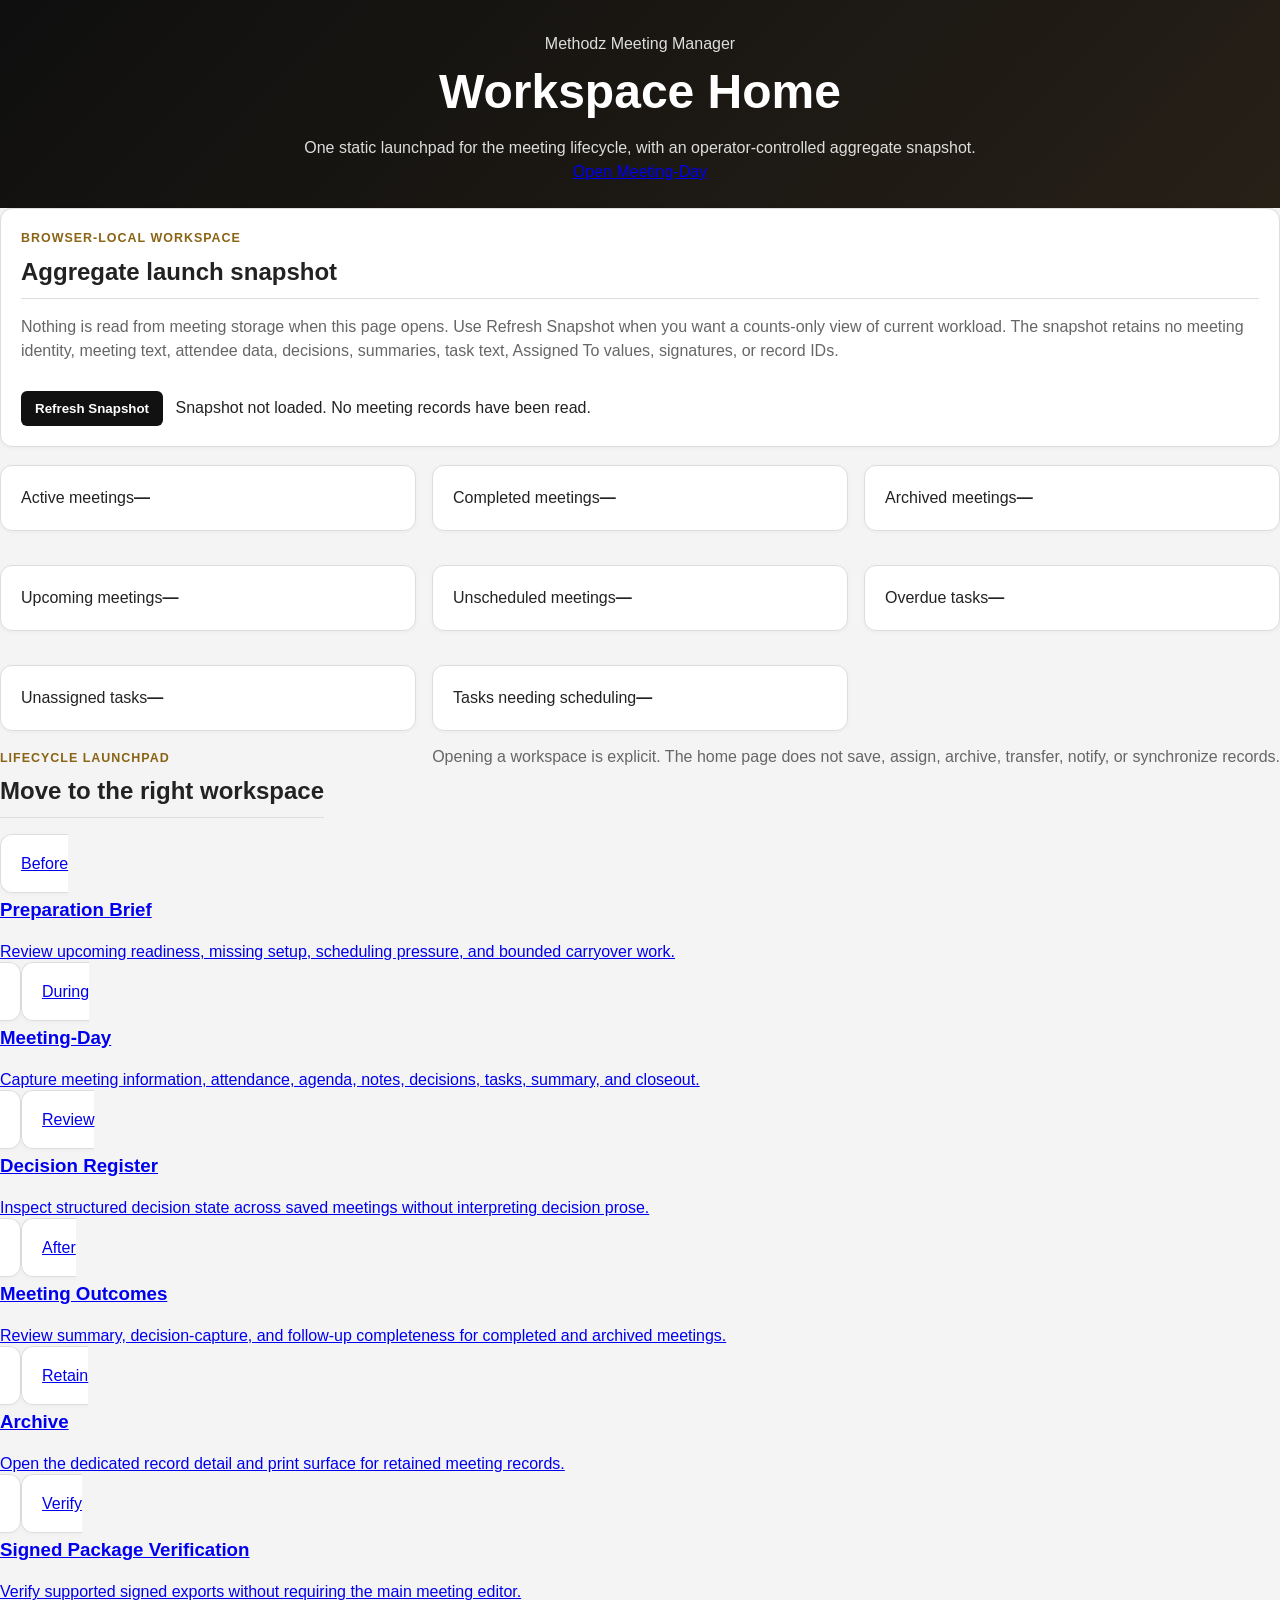
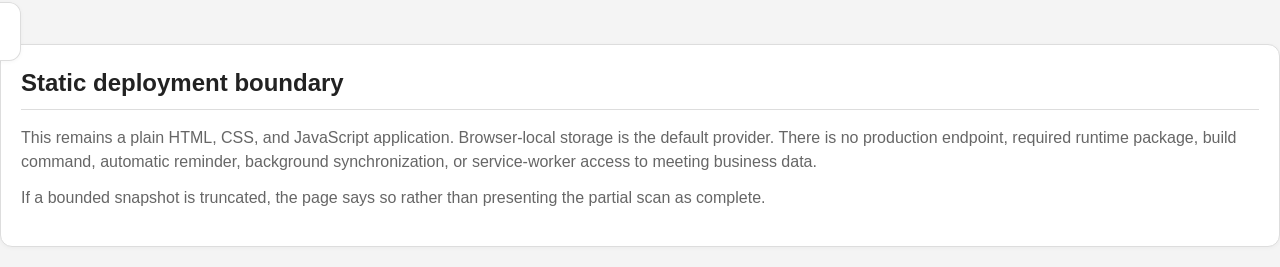
==== commit 805773f5: "Add static Workspace Home entry point" ====
--- a/index.html
+++ b/index.html
@@ -3,7 +3,7 @@
 <head>
   <meta charset="UTF-8" />
   <meta name="viewport" content="width=device-width, initial-scale=1.0" />
-  <meta name="description" content="Static Workspace Home for Methodz Meeting Manager." />
+  <meta name="description" content="Static Workspace Home for Methodz Meeting Manager lifecycle workflows." />
   <meta name="theme-color" content="#111111" />
   <meta name="application-name" content="Methodz Meeting Manager" />
   <link rel="manifest" href="manifest.webmanifest" />
@@ -13,111 +13,97 @@
   <link rel="stylesheet" href="workspace-home.css" />
 </head>
 <body>
-  <header class="app-header workspace-home-header">
+  <header class="app-header workspace-header">
     <div>
-      <p class="eyebrow">Methodz</p>
-      <h1>Meeting Manager</h1>
-      <p>Static workspace home for preparation, capture, follow-up, decisions, outcomes, archive, and verification</p>
+      <p class="workspace-kicker">Methodz Meeting Manager</p>
+      <h1>Workspace Home</h1>
+      <p>One static launchpad for the meeting lifecycle, with an operator-controlled aggregate snapshot.</p>
     </div>
-    <a class="button-like workspace-primary-launch" href="meeting.html">Open Meeting Manager</a>
+    <a class="button-like workspace-primary-link" href="meeting.html">Open Meeting-Day</a>
   </header>
 
-  <main class="workspace-home-shell" id="mainContent" tabindex="-1">
-    <section class="card workspace-home-intro" aria-labelledby="workspaceHomeTitle">
-      <p class="eyebrow">Workspace Home</p>
-      <h2 id="workspaceHomeTitle">One launch point for the meeting lifecycle</h2>
+  <main class="workspace-shell" id="mainContent" tabindex="-1">
+    <section class="card workspace-intro" aria-labelledby="workspaceSnapshotTitle">
+      <p class="eyebrow">Browser-local workspace</p>
+      <h2 id="workspaceSnapshotTitle">Aggregate launch snapshot</h2>
       <p class="helper-text">
-        This page is a static navigation and aggregate-status surface. It does not read saved meeting
-        records until you explicitly refresh the workspace snapshot, and it never writes records.
+        Nothing is read from meeting storage when this page opens. Use Refresh Snapshot when you want a
+        counts-only view of current workload. The snapshot retains no meeting identity, meeting text,
+        attendee data, decisions, summaries, task text, Assigned To values, signatures, or record IDs.
       </p>
-    </section>
-
-    <section class="workspace-lifecycle" aria-labelledby="workspaceLifecycleTitle">
-      <div class="workspace-section-heading">
-        <div>
-          <p class="eyebrow">Direct lifecycle</p>
-          <h2 id="workspaceLifecycleTitle">Move through the work without hunting for entry points</h2>
-        </div>
-      </div>
-      <div class="workspace-route-grid">
-        <a class="card workspace-route-card" href="preparation.html">
-          <span class="workspace-route-step">01</span>
-          <h3>Prepare</h3>
-          <p>Review upcoming meetings, missing setup, scheduling pressure, carryover work, and run sheets.</p>
-        </a>
-        <a class="card workspace-route-card" href="meeting.html">
-          <span class="workspace-route-step">02</span>
-          <h3>Capture</h3>
-          <p>Run Meeting-Day capture, closeout review, follow-up review, planning, recovery, and governed record operations.</p>
-        </a>
-        <a class="card workspace-route-card" href="decisions.html">
-          <span class="workspace-route-step">03</span>
-          <h3>Decisions</h3>
-          <p>Review structured decision lanes and explicitly open the source meeting when a decision needs attention.</p>
-        </a>
-        <a class="card workspace-route-card" href="outcomes.html">
-          <span class="workspace-route-step">04</span>
-          <h3>Outcomes</h3>
-          <p>Review completed and archived meetings for summary, decision, and follow-up readiness.</p>
-        </a>
+      <div class="workspace-actions">
+        <button type="button" id="refreshWorkspaceSnapshot">Refresh Snapshot</button>
+        <span id="workspaceSnapshotStatus" class="workspace-status" role="status" aria-live="polite">
+          Snapshot not loaded. No meeting records have been read.
+        </span>
       </div>
     </section>
 
-    <section class="card workspace-snapshot" aria-labelledby="workspaceSnapshotTitle">
-      <div class="workspace-snapshot-heading">
-        <div>
-          <p class="eyebrow">Aggregate only</p>
-          <h2 id="workspaceSnapshotTitle">Workspace Snapshot</h2>
-          <p class="helper-text">
-            The snapshot returns counts only. Meeting titles, names, notes, decisions, summaries, task text,
-            Assigned To values, identifiers, signatures, credentials, keys, provider secrets, queue payloads,
-            and hidden governance metadata are not retained in the derived report.
-          </p>
-        </div>
-        <button type="button" id="refreshWorkspaceSnapshot">Refresh Workspace Snapshot</button>
-      </div>
-      <p id="workspaceSnapshotStatus" class="workspace-snapshot-status" role="status" aria-live="polite">
-        No saved meeting records have been read from this page.
-      </p>
-      <div id="workspaceSnapshotMetrics" class="workspace-metrics" aria-label="Workspace aggregate metrics"></div>
-      <p id="workspaceSnapshotCoverage" class="helper-text"></p>
+    <section class="workspace-metrics" aria-label="Workspace aggregate signals">
+      <article class="card metric-card"><span>Active meetings</span><strong id="metricActive">—</strong></article>
+      <article class="card metric-card"><span>Completed meetings</span><strong id="metricCompleted">—</strong></article>
+      <article class="card metric-card"><span>Archived meetings</span><strong id="metricArchived">—</strong></article>
+      <article class="card metric-card"><span>Upcoming meetings</span><strong id="metricUpcoming">—</strong></article>
+      <article class="card metric-card"><span>Unscheduled meetings</span><strong id="metricUnscheduled">—</strong></article>
+      <article class="card metric-card attention-card"><span>Overdue tasks</span><strong id="metricOverdue">—</strong></article>
+      <article class="card metric-card attention-card"><span>Unassigned tasks</span><strong id="metricUnassigned">—</strong></article>
+      <article class="card metric-card attention-card"><span>Tasks needing scheduling</span><strong id="metricNeedsScheduling">—</strong></article>
     </section>
 
-    <section class="workspace-support" aria-labelledby="workspaceSupportTitle">
+    <section class="workspace-section" aria-labelledby="workspaceLifecycleTitle">
       <div class="workspace-section-heading">
         <div>
-          <p class="eyebrow">Supporting tools</p>
-          <h2 id="workspaceSupportTitle">Governed record and verification routes</h2>
+          <p class="eyebrow">Lifecycle launchpad</p>
+          <h2 id="workspaceLifecycleTitle">Move to the right workspace</h2>
         </div>
+        <p class="helper-text">Opening a workspace is explicit. The home page does not save, assign, archive, transfer, notify, or synchronize records.</p>
       </div>
-      <div class="workspace-support-grid">
-        <a class="card workspace-support-card" href="meeting.html#archiveVaultV08">
-          <h3>Archive Vault</h3>
-          <p>Search, inspect, restore, and govern archived records through the established operator workspace.</p>
+
+      <div class="workspace-grid">
+        <a class="card workspace-route" href="preparation.html">
+          <span class="route-step">Before</span>
+          <h3>Preparation Brief</h3>
+          <p>Review upcoming readiness, missing setup, scheduling pressure, and bounded carryover work.</p>
         </a>
-        <a class="card workspace-support-card" href="verify.html">
-          <h3>Verify Package</h3>
-          <p>Verify a signed exported package against its matching public key without changing meeting records.</p>
+        <a class="card workspace-route" href="meeting.html">
+          <span class="route-step">During</span>
+          <h3>Meeting-Day</h3>
+          <p>Capture meeting information, attendance, agenda, notes, decisions, tasks, summary, and closeout.</p>
         </a>
-        <a class="card workspace-support-card" href="meeting.html#deviceReadinessV167">
-          <h3>Device Readiness</h3>
-          <p>Run the existing device-readiness checks before field use or cross-device operations.</p>
+        <a class="card workspace-route" href="decisions.html">
+          <span class="route-step">Review</span>
+          <h3>Decision Register</h3>
+          <p>Inspect structured decision state across saved meetings without interpreting decision prose.</p>
+        </a>
+        <a class="card workspace-route" href="outcomes.html">
+          <span class="route-step">After</span>
+          <h3>Meeting Outcomes</h3>
+          <p>Review summary, decision-capture, and follow-up completeness for completed and archived meetings.</p>
+        </a>
+        <a class="card workspace-route" href="archive.html">
+          <span class="route-step">Retain</span>
+          <h3>Archive</h3>
+          <p>Open the dedicated record detail and print surface for retained meeting records.</p>
+        </a>
+        <a class="card workspace-route" href="verify.html">
+          <span class="route-step">Verify</span>
+          <h3>Signed Package Verification</h3>
+          <p>Verify supported signed exports without requiring the main meeting editor.</p>
         </a>
       </div>
     </section>
 
     <section class="card workspace-boundary" aria-labelledby="workspaceBoundaryTitle">
-      <h2 id="workspaceBoundaryTitle">Deployment boundary</h2>
+      <h2 id="workspaceBoundaryTitle">Static deployment boundary</h2>
       <p class="helper-text">
-        Methodz Meeting Manager remains plain HTML, CSS, and JavaScript. Browser-local storage is the default
-        provider. No production hosted provider, account system, backend, mandatory network connection, runtime
-        package, or build command is required for core operation.
+        This remains a plain HTML, CSS, and JavaScript application. Browser-local storage is the default
+        provider. There is no production endpoint, required runtime package, build command, automatic
+        reminder, background synchronization, or service-worker access to meeting business data.
       </p>
       <p class="helper-text">
-        This task-focused application is separate from Method Hub and must not be deployed over
-        <code>hub.methodz.ca</code>.
+        If a bounded snapshot is truncated, the page says so rather than presenting the partial scan as complete.
       </p>
-      <noscript><p>JavaScript is required only for the optional aggregate workspace snapshot. Navigation remains available.</p></noscript>
+      <noscript><p>JavaScript is required only for the optional aggregate snapshot. Lifecycle links remain available.</p></noscript>
     </section>
   </main>
 
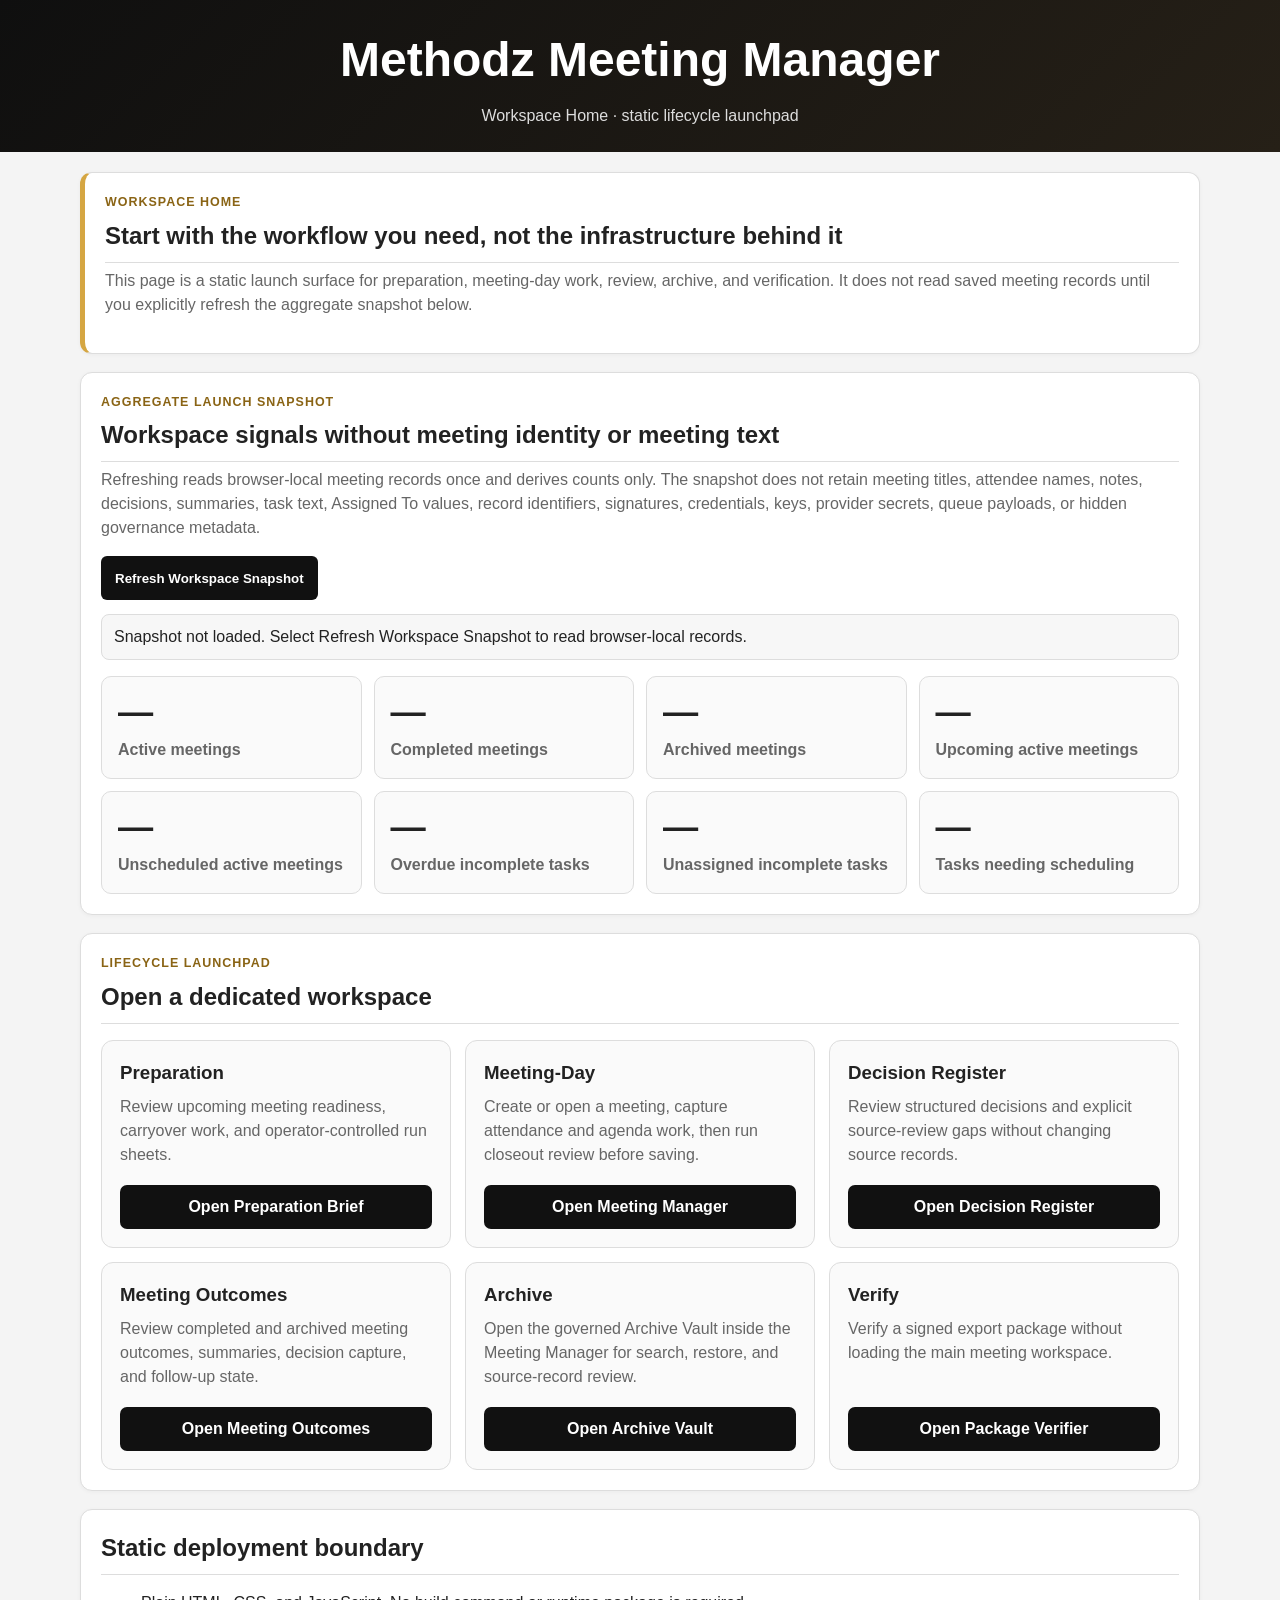
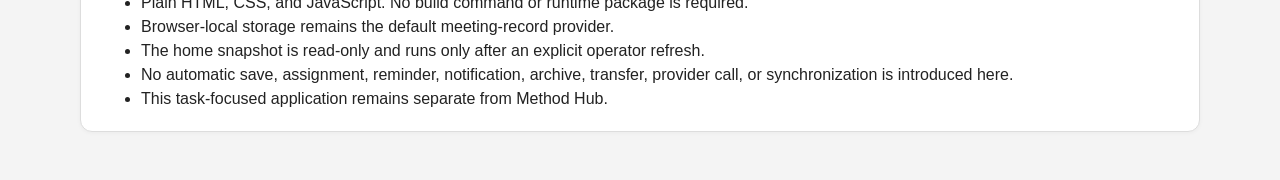
==== commit de30d5dd: "Add static Workspace Home entry point" ====
--- a/index.html
+++ b/index.html
@@ -13,97 +13,96 @@
   <link rel="stylesheet" href="workspace-home.css" />
 </head>
 <body>
-  <header class="app-header workspace-header">
-    <div>
-      <p class="workspace-kicker">Methodz Meeting Manager</p>
-      <h1>Workspace Home</h1>
-      <p>One static launchpad for the meeting lifecycle, with an operator-controlled aggregate snapshot.</p>
-    </div>
-    <a class="button-like workspace-primary-link" href="meeting.html">Open Meeting-Day</a>
+  <header class="app-header">
+    <h1>Methodz Meeting Manager</h1>
+    <p>Workspace Home · static lifecycle launchpad</p>
   </header>
 
-  <main class="workspace-shell" id="mainContent" tabindex="-1">
-    <section class="card workspace-intro" aria-labelledby="workspaceSnapshotTitle">
-      <p class="eyebrow">Browser-local workspace</p>
-      <h2 id="workspaceSnapshotTitle">Aggregate launch snapshot</h2>
+  <main class="workspace-home-shell" id="mainContent" tabindex="-1">
+    <section class="card workspace-home-hero" aria-labelledby="workspaceHomeTitle">
+      <p class="eyebrow">Workspace Home</p>
+      <h2 id="workspaceHomeTitle">Start with the workflow you need, not the infrastructure behind it</h2>
       <p class="helper-text">
-        Nothing is read from meeting storage when this page opens. Use Refresh Snapshot when you want a
-        counts-only view of current workload. The snapshot retains no meeting identity, meeting text,
-        attendee data, decisions, summaries, task text, Assigned To values, signatures, or record IDs.
+        This page is a static launch surface for preparation, meeting-day work, review, archive, and verification.
+        It does not read saved meeting records until you explicitly refresh the aggregate snapshot below.
       </p>
-      <div class="workspace-actions">
-        <button type="button" id="refreshWorkspaceSnapshot">Refresh Snapshot</button>
-        <span id="workspaceSnapshotStatus" class="workspace-status" role="status" aria-live="polite">
-          Snapshot not loaded. No meeting records have been read.
-        </span>
+    </section>
+
+    <section class="card workspace-home-snapshot" aria-labelledby="workspaceSnapshotTitle">
+      <p class="eyebrow">Aggregate launch snapshot</p>
+      <h2 id="workspaceSnapshotTitle">Workspace signals without meeting identity or meeting text</h2>
+      <p class="helper-text">
+        Refreshing reads browser-local meeting records once and derives counts only. The snapshot does not retain
+        meeting titles, attendee names, notes, decisions, summaries, task text, Assigned To values, record identifiers,
+        signatures, credentials, keys, provider secrets, queue payloads, or hidden governance metadata.
+      </p>
+      <div class="workspace-home-toolbar">
+        <button type="button" id="refreshWorkspaceSnapshot">Refresh Workspace Snapshot</button>
+      </div>
+      <p id="workspaceSnapshotStatus" class="workspace-home-status" role="status" aria-live="polite">
+        Snapshot not loaded. Select Refresh Workspace Snapshot to read browser-local records.
+      </p>
+
+      <div class="workspace-home-metrics" aria-label="Workspace aggregate signals">
+        <div class="workspace-home-metric"><strong id="snapshotActive">—</strong><span>Active meetings</span></div>
+        <div class="workspace-home-metric"><strong id="snapshotCompleted">—</strong><span>Completed meetings</span></div>
+        <div class="workspace-home-metric"><strong id="snapshotArchived">—</strong><span>Archived meetings</span></div>
+        <div class="workspace-home-metric"><strong id="snapshotUpcoming">—</strong><span>Upcoming active meetings</span></div>
+        <div class="workspace-home-metric"><strong id="snapshotUnscheduled">—</strong><span>Unscheduled active meetings</span></div>
+        <div class="workspace-home-metric"><strong id="snapshotOverdue">—</strong><span>Overdue incomplete tasks</span></div>
+        <div class="workspace-home-metric"><strong id="snapshotUnassigned">—</strong><span>Unassigned incomplete tasks</span></div>
+        <div class="workspace-home-metric"><strong id="snapshotNeedsScheduling">—</strong><span>Tasks needing scheduling</span></div>
+      </div>
+      <p id="workspaceSnapshotBounds" class="workspace-home-bound-warning" hidden></p>
+    </section>
+
+    <section class="card workspace-home-launches" aria-labelledby="workspaceLaunchTitle">
+      <p class="eyebrow">Lifecycle launchpad</p>
+      <h2 id="workspaceLaunchTitle">Open a dedicated workspace</h2>
+      <div class="workspace-home-launch-grid">
+        <article class="workspace-home-launch-card">
+          <h3>Preparation</h3>
+          <p>Review upcoming meeting readiness, carryover work, and operator-controlled run sheets.</p>
+          <a class="workspace-home-link" href="preparation.html">Open Preparation Brief</a>
+        </article>
+        <article class="workspace-home-launch-card">
+          <h3>Meeting-Day</h3>
+          <p>Create or open a meeting, capture attendance and agenda work, then run closeout review before saving.</p>
+          <a class="workspace-home-link" href="meeting.html">Open Meeting Manager</a>
+        </article>
+        <article class="workspace-home-launch-card">
+          <h3>Decision Register</h3>
+          <p>Review structured decisions and explicit source-review gaps without changing source records.</p>
+          <a class="workspace-home-link" href="decisions.html">Open Decision Register</a>
+        </article>
+        <article class="workspace-home-launch-card">
+          <h3>Meeting Outcomes</h3>
+          <p>Review completed and archived meeting outcomes, summaries, decision capture, and follow-up state.</p>
+          <a class="workspace-home-link" href="outcomes.html">Open Meeting Outcomes</a>
+        </article>
+        <article class="workspace-home-launch-card">
+          <h3>Archive</h3>
+          <p>Open the governed Archive Vault inside the Meeting Manager for search, restore, and source-record review.</p>
+          <a class="workspace-home-link" href="meeting.html#archiveVaultV08">Open Archive Vault</a>
+        </article>
+        <article class="workspace-home-launch-card">
+          <h3>Verify</h3>
+          <p>Verify a signed export package without loading the main meeting workspace.</p>
+          <a class="workspace-home-link" href="verify.html">Open Package Verifier</a>
+        </article>
       </div>
     </section>
 
-    <section class="workspace-metrics" aria-label="Workspace aggregate signals">
-      <article class="card metric-card"><span>Active meetings</span><strong id="metricActive">—</strong></article>
-      <article class="card metric-card"><span>Completed meetings</span><strong id="metricCompleted">—</strong></article>
-      <article class="card metric-card"><span>Archived meetings</span><strong id="metricArchived">—</strong></article>
-      <article class="card metric-card"><span>Upcoming meetings</span><strong id="metricUpcoming">—</strong></article>
-      <article class="card metric-card"><span>Unscheduled meetings</span><strong id="metricUnscheduled">—</strong></article>
-      <article class="card metric-card attention-card"><span>Overdue tasks</span><strong id="metricOverdue">—</strong></article>
-      <article class="card metric-card attention-card"><span>Unassigned tasks</span><strong id="metricUnassigned">—</strong></article>
-      <article class="card metric-card attention-card"><span>Tasks needing scheduling</span><strong id="metricNeedsScheduling">—</strong></article>
-    </section>
-
-    <section class="workspace-section" aria-labelledby="workspaceLifecycleTitle">
-      <div class="workspace-section-heading">
-        <div>
-          <p class="eyebrow">Lifecycle launchpad</p>
-          <h2 id="workspaceLifecycleTitle">Move to the right workspace</h2>
-        </div>
-        <p class="helper-text">Opening a workspace is explicit. The home page does not save, assign, archive, transfer, notify, or synchronize records.</p>
-      </div>
-
-      <div class="workspace-grid">
-        <a class="card workspace-route" href="preparation.html">
-          <span class="route-step">Before</span>
-          <h3>Preparation Brief</h3>
-          <p>Review upcoming readiness, missing setup, scheduling pressure, and bounded carryover work.</p>
-        </a>
-        <a class="card workspace-route" href="meeting.html">
-          <span class="route-step">During</span>
-          <h3>Meeting-Day</h3>
-          <p>Capture meeting information, attendance, agenda, notes, decisions, tasks, summary, and closeout.</p>
-        </a>
-        <a class="card workspace-route" href="decisions.html">
-          <span class="route-step">Review</span>
-          <h3>Decision Register</h3>
-          <p>Inspect structured decision state across saved meetings without interpreting decision prose.</p>
-        </a>
-        <a class="card workspace-route" href="outcomes.html">
-          <span class="route-step">After</span>
-          <h3>Meeting Outcomes</h3>
-          <p>Review summary, decision-capture, and follow-up completeness for completed and archived meetings.</p>
-        </a>
-        <a class="card workspace-route" href="archive.html">
-          <span class="route-step">Retain</span>
-          <h3>Archive</h3>
-          <p>Open the dedicated record detail and print surface for retained meeting records.</p>
-        </a>
-        <a class="card workspace-route" href="verify.html">
-          <span class="route-step">Verify</span>
-          <h3>Signed Package Verification</h3>
-          <p>Verify supported signed exports without requiring the main meeting editor.</p>
-        </a>
-      </div>
-    </section>
-
-    <section class="card workspace-boundary" aria-labelledby="workspaceBoundaryTitle">
+    <section class="card workspace-home-boundary" aria-labelledby="workspaceBoundaryTitle">
       <h2 id="workspaceBoundaryTitle">Static deployment boundary</h2>
-      <p class="helper-text">
-        This remains a plain HTML, CSS, and JavaScript application. Browser-local storage is the default
-        provider. There is no production endpoint, required runtime package, build command, automatic
-        reminder, background synchronization, or service-worker access to meeting business data.
-      </p>
-      <p class="helper-text">
-        If a bounded snapshot is truncated, the page says so rather than presenting the partial scan as complete.
-      </p>
-      <noscript><p>JavaScript is required only for the optional aggregate snapshot. Lifecycle links remain available.</p></noscript>
+      <ul>
+        <li>Plain HTML, CSS, and JavaScript. No build command or runtime package is required.</li>
+        <li>Browser-local storage remains the default meeting-record provider.</li>
+        <li>The home snapshot is read-only and runs only after an explicit operator refresh.</li>
+        <li>No automatic save, assignment, reminder, notification, archive, transfer, provider call, or synchronization is introduced here.</li>
+        <li>This task-focused application remains separate from Method Hub.</li>
+      </ul>
+      <noscript><p>JavaScript is required only for the optional aggregate snapshot. All lifecycle links remain ordinary static navigation.</p></noscript>
     </section>
   </main>
 
--- a/workspace-home.css
+++ b/workspace-home.css
@@ -1,192 +1,172 @@
-.workspace-home-header {
-  display: flex;
-  align-items: center;
-  justify-content: space-between;
-  gap: 1.5rem;
+/* Methodz Meeting Manager Workspace Home presentation. */
+.workspace-home-shell {
+  width: min(1120px, calc(100% - 24px));
+  margin: 20px auto 48px;
 }
 
-.workspace-home-header .eyebrow,
-.workspace-home-header h1,
-.workspace-home-header p {
+.workspace-home-hero {
+  border-left: 5px solid var(--accent);
+}
+
+.workspace-home-hero h2,
+.workspace-home-snapshot h2,
+.workspace-home-launches h2,
+.workspace-home-boundary h2 {
+  margin-bottom: 10px;
+}
+
+.workspace-home-toolbar {
+  display: flex;
+  flex-wrap: wrap;
+  gap: 10px;
+  align-items: center;
+  margin-top: 16px;
+}
+
+.workspace-home-toolbar button {
+  min-height: 44px;
   margin: 0;
 }
 
-.workspace-primary-launch {
-  flex: 0 0 auto;
+.workspace-home-status {
+  margin: 14px 0 0;
+  padding: 10px 12px;
+  border: 1px solid var(--border);
+  border-radius: 8px;
+  background: #f7f7f7;
 }
 
-.workspace-home-shell {
-  width: min(1180px, calc(100% - 2rem));
-  margin: 0 auto;
-  padding: 1.25rem 0 3rem;
+.workspace-home-status[data-tone="success"] {
+  color: var(--success);
+  background: #eaf7ef;
+  border-color: #b9ddc6;
 }
 
-.workspace-home-intro,
-.workspace-snapshot,
-.workspace-boundary {
-  margin-bottom: 1.25rem;
+.workspace-home-status[data-tone="error"] {
+  color: var(--danger);
+  background: #fff0f0;
+  border-color: #e5b2b2;
 }
 
-.workspace-section-heading,
-.workspace-snapshot-heading {
-  display: flex;
-  align-items: flex-start;
-  justify-content: space-between;
-  gap: 1rem;
-  margin-bottom: 0.85rem;
+.workspace-home-metrics {
+  display: grid;
+  grid-template-columns: repeat(4, minmax(0, 1fr));
+  gap: 12px;
+  margin-top: 16px;
 }
 
-.workspace-section-heading h2,
-.workspace-snapshot-heading h2,
-.workspace-home-intro h2 {
-  margin-top: 0.15rem;
+.workspace-home-metric {
+  min-width: 0;
+  padding: 16px;
+  border: 1px solid var(--border);
+  border-radius: 10px;
+  background: #fafafa;
 }
 
-.workspace-route-grid,
-.workspace-support-grid,
-.workspace-metrics {
-  display: grid;
-  gap: 1rem;
+.workspace-home-metric strong {
+  display: block;
+  font-size: clamp(1.65rem, 5vw, 2.2rem);
+  line-height: 1.1;
 }
 
-.workspace-route-grid {
-  grid-template-columns: repeat(4, minmax(0, 1fr));
-  margin-bottom: 1.25rem;
+.workspace-home-metric span {
+  display: block;
+  margin-top: 6px;
+  color: var(--muted);
+  font-weight: 700;
 }
 
-.workspace-support-grid {
-  grid-template-columns: repeat(3, minmax(0, 1fr));
-  margin-bottom: 1.25rem;
+.workspace-home-bound-warning {
+  margin: 14px 0 0;
+  padding: 10px 12px;
+  color: var(--warning);
+  background: var(--accent-soft);
+  border: 1px solid #efd37f;
+  border-radius: 8px;
 }
 
-.workspace-metrics {
+.workspace-home-launch-grid {
+  display: grid;
   grid-template-columns: repeat(3, minmax(0, 1fr));
-  margin-top: 1rem;
+  gap: 14px;
+  margin-top: 16px;
 }
 
-.workspace-route-card,
-.workspace-support-card {
-  display: block;
-  color: inherit;
-  text-decoration: none;
-  transition: transform 120ms ease, box-shadow 120ms ease;
+.workspace-home-launch-card {
+  display: flex;
+  flex-direction: column;
+  min-width: 0;
+  min-height: 190px;
+  padding: 18px;
+  border: 1px solid var(--border);
+  border-radius: 12px;
+  background: #fafafa;
 }
 
-.workspace-route-card:hover,
-.workspace-route-card:focus-visible,
-.workspace-support-card:hover,
-.workspace-support-card:focus-visible {
-  transform: translateY(-2px);
+.workspace-home-launch-card h3 {
+  margin: 0 0 8px;
 }
 
-.workspace-route-card h3,
-.workspace-support-card h3,
-.workspace-route-card p,
-.workspace-support-card p {
+.workspace-home-launch-card p {
+  margin: 0 0 18px;
+  color: var(--muted);
+}
+
+.workspace-home-link {
+  display: inline-flex;
+  align-items: center;
+  justify-content: center;
+  min-height: 44px;
+  margin-top: auto;
+  padding: 10px 14px;
+  border-radius: 7px;
+  background: var(--button);
+  color: #ffffff;
+  font-weight: 700;
+  text-decoration: none;
+  text-align: center;
+}
+
+.workspace-home-link:hover,
+.workspace-home-link:focus-visible {
+  background: var(--button-hover);
+}
+
+.workspace-home-link:focus-visible,
+.workspace-home-toolbar button:focus-visible {
+  outline: 3px solid rgba(213, 166, 66, 0.45);
+  outline-offset: 2px;
+}
+
+.workspace-home-boundary ul {
   margin-bottom: 0;
 }
 
-.workspace-route-step {
-  display: inline-flex;
-  min-width: 2.4rem;
-  min-height: 2.4rem;
-  align-items: center;
-  justify-content: center;
-  border: 1px solid currentColor;
-  border-radius: 999px;
-  font-weight: 700;
-  font-variant-numeric: tabular-nums;
-}
-
-.workspace-snapshot-heading button {
-  min-height: 44px;
-  flex: 0 0 auto;
-}
-
-.workspace-snapshot-status {
-  margin: 0;
-  padding: 0.8rem 1rem;
-  border: 1px solid currentColor;
-  border-radius: 0.5rem;
-}
-
-.workspace-snapshot-status[data-tone="success"] {
-  font-weight: 600;
-}
-
-.workspace-snapshot-status[data-tone="error"] {
-  font-weight: 700;
-}
-
-.workspace-metric {
-  min-width: 0;
-  padding: 1rem;
-  border: 1px solid currentColor;
-  border-radius: 0.6rem;
-}
-
-.workspace-metric-value,
-.workspace-metric-label,
-.workspace-metric-detail {
-  display: block;
-}
-
-.workspace-metric-value {
-  font-size: clamp(1.7rem, 4vw, 2.6rem);
-  line-height: 1;
-  font-variant-numeric: tabular-nums;
-}
-
-.workspace-metric-label {
-  margin-top: 0.45rem;
-  font-weight: 700;
-}
-
-.workspace-metric-detail {
-  margin-top: 0.25rem;
-  font-size: 0.9rem;
-  opacity: 0.78;
-}
-
-.workspace-boundary code {
-  overflow-wrap: anywhere;
-}
-
-@media (max-width: 900px) {
-  .workspace-route-grid {
-    grid-template-columns: repeat(2, minmax(0, 1fr));
-  }
-
-  .workspace-support-grid,
-  .workspace-metrics {
+@media (max-width: 820px) {
+  .workspace-home-metrics,
+  .workspace-home-launch-grid {
     grid-template-columns: repeat(2, minmax(0, 1fr));
   }
 }
 
-@media (max-width: 620px) {
-  .workspace-home-header,
-  .workspace-section-heading,
-  .workspace-snapshot-heading {
-    display: block;
+@media (max-width: 520px) {
+  .workspace-home-shell {
+    width: min(100% - 16px, 1120px);
+    margin-top: 10px;
   }
 
-  .workspace-primary-launch,
-  .workspace-snapshot-heading button {
-    display: inline-flex;
-    width: 100%;
-    min-height: 44px;
-    align-items: center;
-    justify-content: center;
-    margin-top: 0.85rem;
-  }
-
-  .workspace-route-grid,
-  .workspace-support-grid,
-  .workspace-metrics {
+  .workspace-home-metrics,
+  .workspace-home-launch-grid {
     grid-template-columns: 1fr;
   }
 
-  .workspace-home-shell {
-    width: min(100% - 1rem, 1180px);
+  .workspace-home-launch-card {
+    min-height: 0;
+  }
+
+  .workspace-home-toolbar,
+  .workspace-home-toolbar button,
+  .workspace-home-link {
+    width: 100%;
   }
 }
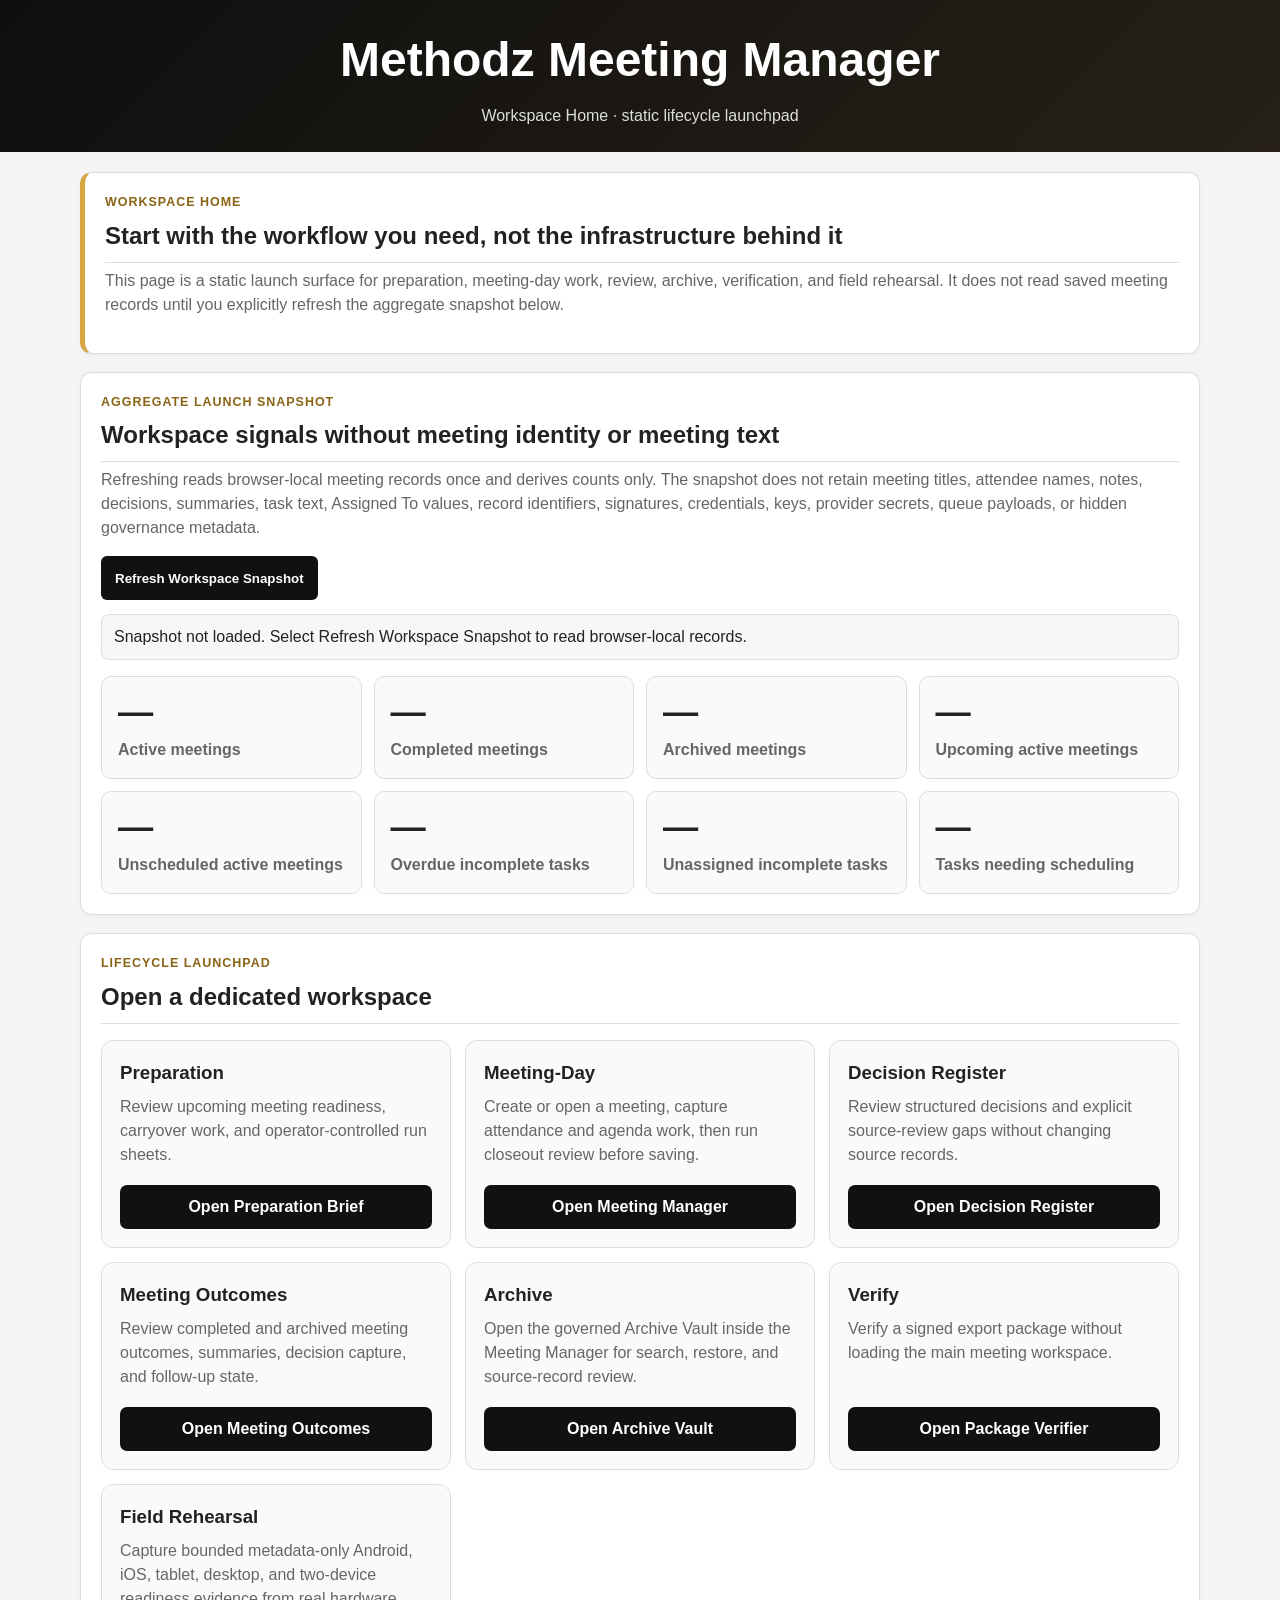
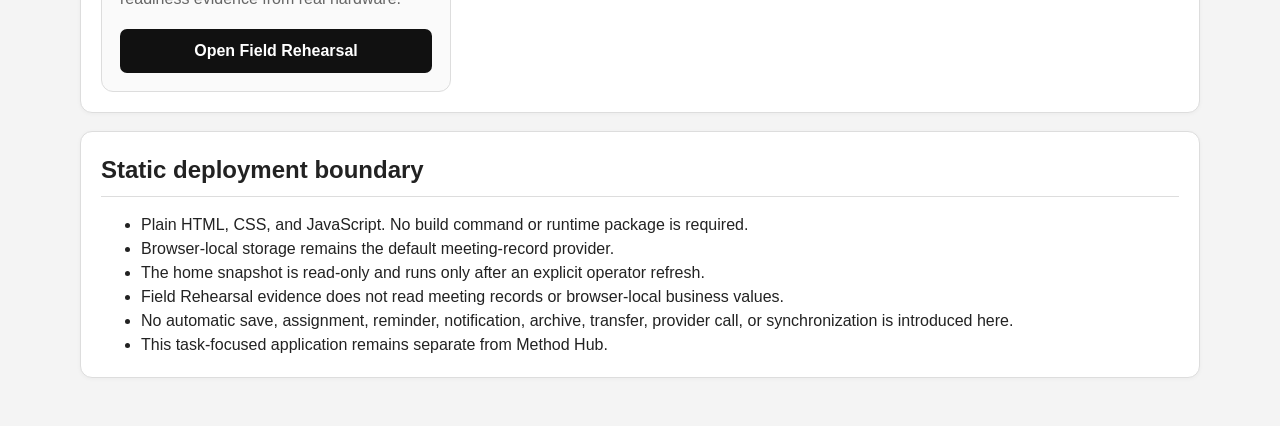
==== commit 3636118f: "Link Field Rehearsal from Workspace Home" ====
--- a/index.html
+++ b/index.html
@@ -23,7 +23,7 @@
       <p class="eyebrow">Workspace Home</p>
       <h2 id="workspaceHomeTitle">Start with the workflow you need, not the infrastructure behind it</h2>
       <p class="helper-text">
-        This page is a static launch surface for preparation, meeting-day work, review, archive, and verification.
+        This page is a static launch surface for preparation, meeting-day work, review, archive, verification, and field rehearsal.
         It does not read saved meeting records until you explicitly refresh the aggregate snapshot below.
       </p>
     </section>
@@ -90,6 +90,11 @@
           <p>Verify a signed export package without loading the main meeting workspace.</p>
           <a class="workspace-home-link" href="verify.html">Open Package Verifier</a>
         </article>
+        <article class="workspace-home-launch-card">
+          <h3>Field Rehearsal</h3>
+          <p>Capture bounded metadata-only Android, iOS, tablet, desktop, and two-device readiness evidence from real hardware.</p>
+          <a class="workspace-home-link" href="rehearsal.html">Open Field Rehearsal</a>
+        </article>
       </div>
     </section>
 
@@ -99,10 +104,11 @@
         <li>Plain HTML, CSS, and JavaScript. No build command or runtime package is required.</li>
         <li>Browser-local storage remains the default meeting-record provider.</li>
         <li>The home snapshot is read-only and runs only after an explicit operator refresh.</li>
+        <li>Field Rehearsal evidence does not read meeting records or browser-local business values.</li>
         <li>No automatic save, assignment, reminder, notification, archive, transfer, provider call, or synchronization is introduced here.</li>
         <li>This task-focused application remains separate from Method Hub.</li>
       </ul>
-      <noscript><p>JavaScript is required only for the optional aggregate snapshot. All lifecycle links remain ordinary static navigation.</p></noscript>
+      <noscript><p>JavaScript is required only for the optional aggregate snapshot and Field Rehearsal evidence controls. All lifecycle links remain ordinary static navigation.</p></noscript>
     </section>
   </main>
 
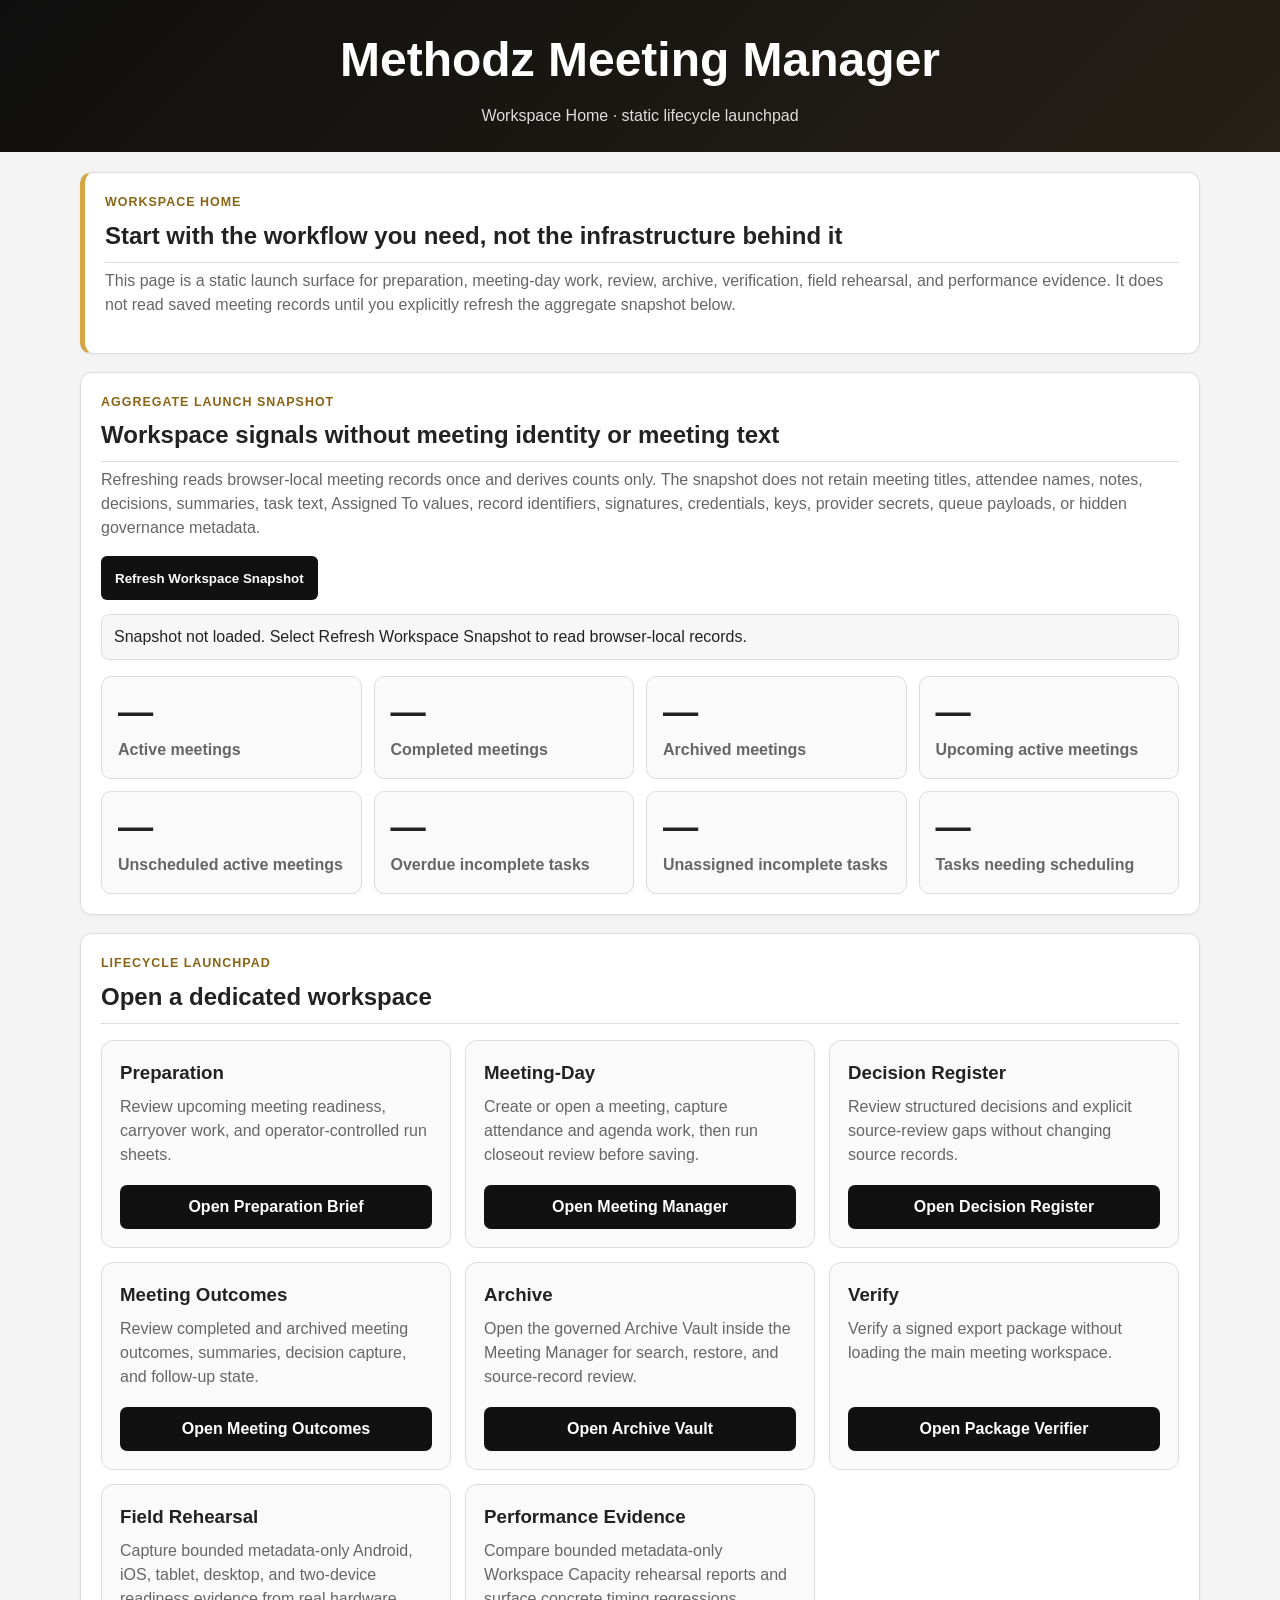
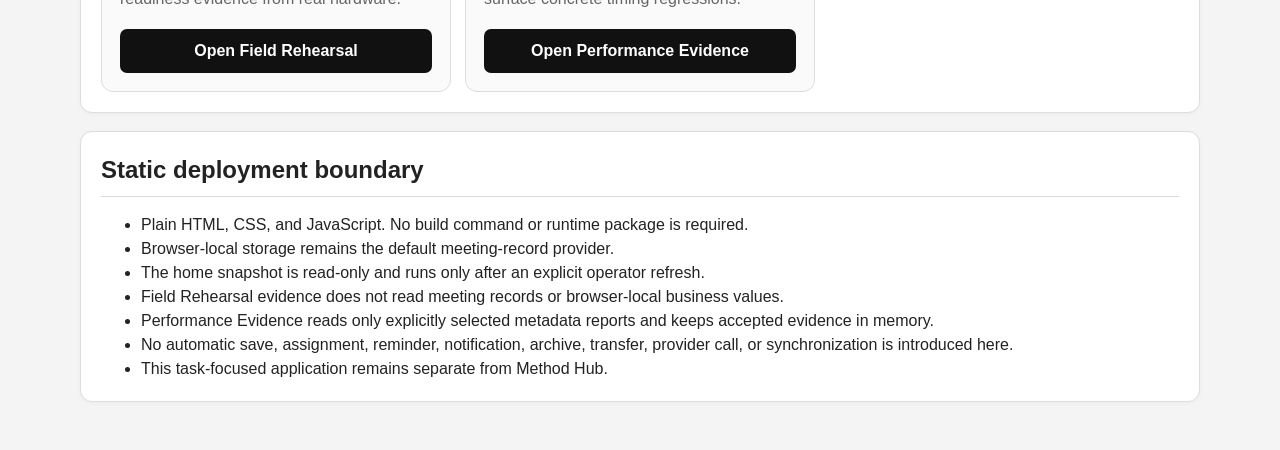
==== commit 2e07915f: "Link Performance Evidence Compare from Workspace Home" ====
--- a/index.html
+++ b/index.html
@@ -23,7 +23,7 @@
       <p class="eyebrow">Workspace Home</p>
       <h2 id="workspaceHomeTitle">Start with the workflow you need, not the infrastructure behind it</h2>
       <p class="helper-text">
-        This page is a static launch surface for preparation, meeting-day work, review, archive, verification, and field rehearsal.
+        This page is a static launch surface for preparation, meeting-day work, review, archive, verification, field rehearsal, and performance evidence.
         It does not read saved meeting records until you explicitly refresh the aggregate snapshot below.
       </p>
     </section>
@@ -95,6 +95,11 @@
           <p>Capture bounded metadata-only Android, iOS, tablet, desktop, and two-device readiness evidence from real hardware.</p>
           <a class="workspace-home-link" href="rehearsal.html">Open Field Rehearsal</a>
         </article>
+        <article class="workspace-home-launch-card">
+          <h3>Performance Evidence</h3>
+          <p>Compare bounded metadata-only Workspace Capacity rehearsal reports and surface concrete timing regressions.</p>
+          <a class="workspace-home-link" href="performance.html">Open Performance Evidence</a>
+        </article>
       </div>
     </section>
 
@@ -105,10 +110,11 @@
         <li>Browser-local storage remains the default meeting-record provider.</li>
         <li>The home snapshot is read-only and runs only after an explicit operator refresh.</li>
         <li>Field Rehearsal evidence does not read meeting records or browser-local business values.</li>
+        <li>Performance Evidence reads only explicitly selected metadata reports and keeps accepted evidence in memory.</li>
         <li>No automatic save, assignment, reminder, notification, archive, transfer, provider call, or synchronization is introduced here.</li>
         <li>This task-focused application remains separate from Method Hub.</li>
       </ul>
-      <noscript><p>JavaScript is required only for the optional aggregate snapshot and Field Rehearsal evidence controls. All lifecycle links remain ordinary static navigation.</p></noscript>
+      <noscript><p>JavaScript is required only for the optional aggregate snapshot and evidence workspaces. All lifecycle links remain ordinary static navigation.</p></noscript>
     </section>
   </main>
 
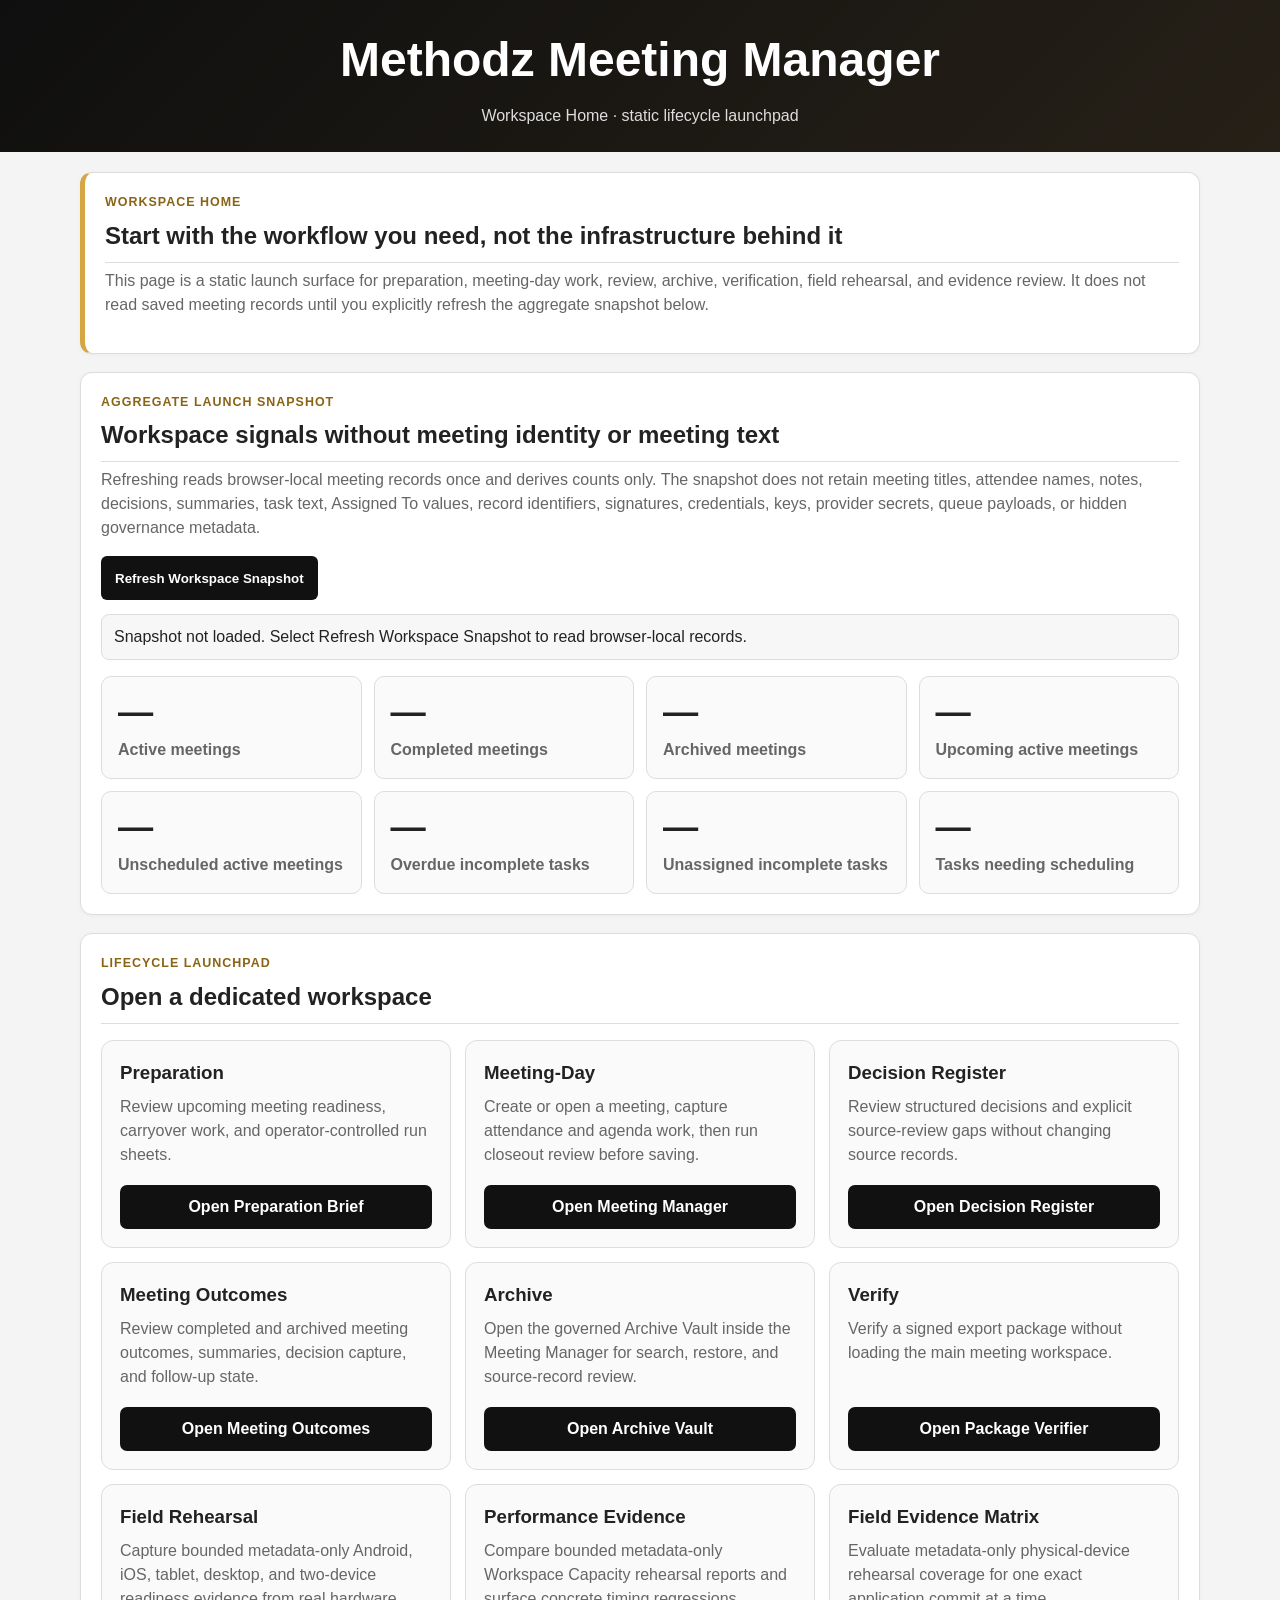
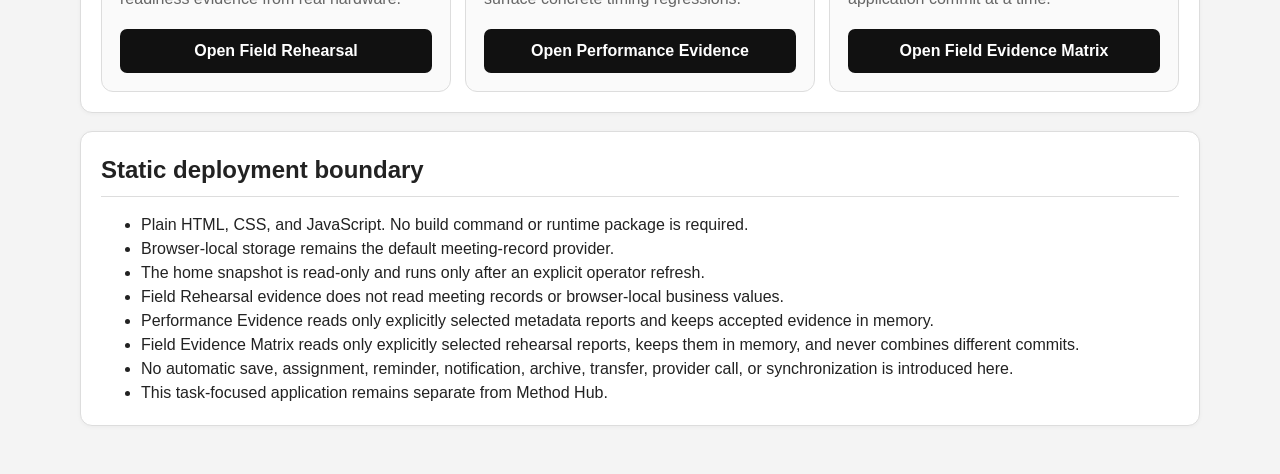
==== commit aaec08b4: "Link Field Evidence Coverage from Workspace Home" ====
--- a/index.html
+++ b/index.html
@@ -23,7 +23,7 @@
       <p class="eyebrow">Workspace Home</p>
       <h2 id="workspaceHomeTitle">Start with the workflow you need, not the infrastructure behind it</h2>
       <p class="helper-text">
-        This page is a static launch surface for preparation, meeting-day work, review, archive, verification, field rehearsal, and performance evidence.
+        This page is a static launch surface for preparation, meeting-day work, review, archive, verification, field rehearsal, and evidence review.
         It does not read saved meeting records until you explicitly refresh the aggregate snapshot below.
       </p>
     </section>
@@ -100,6 +100,11 @@
           <p>Compare bounded metadata-only Workspace Capacity rehearsal reports and surface concrete timing regressions.</p>
           <a class="workspace-home-link" href="performance.html">Open Performance Evidence</a>
         </article>
+        <article class="workspace-home-launch-card">
+          <h3>Field Evidence Matrix</h3>
+          <p>Evaluate metadata-only physical-device rehearsal coverage for one exact application commit at a time.</p>
+          <a class="workspace-home-link" href="evidence.html">Open Field Evidence Matrix</a>
+        </article>
       </div>
     </section>
 
@@ -111,6 +116,7 @@
         <li>The home snapshot is read-only and runs only after an explicit operator refresh.</li>
         <li>Field Rehearsal evidence does not read meeting records or browser-local business values.</li>
         <li>Performance Evidence reads only explicitly selected metadata reports and keeps accepted evidence in memory.</li>
+        <li>Field Evidence Matrix reads only explicitly selected rehearsal reports, keeps them in memory, and never combines different commits.</li>
         <li>No automatic save, assignment, reminder, notification, archive, transfer, provider call, or synchronization is introduced here.</li>
         <li>This task-focused application remains separate from Method Hub.</li>
       </ul>
